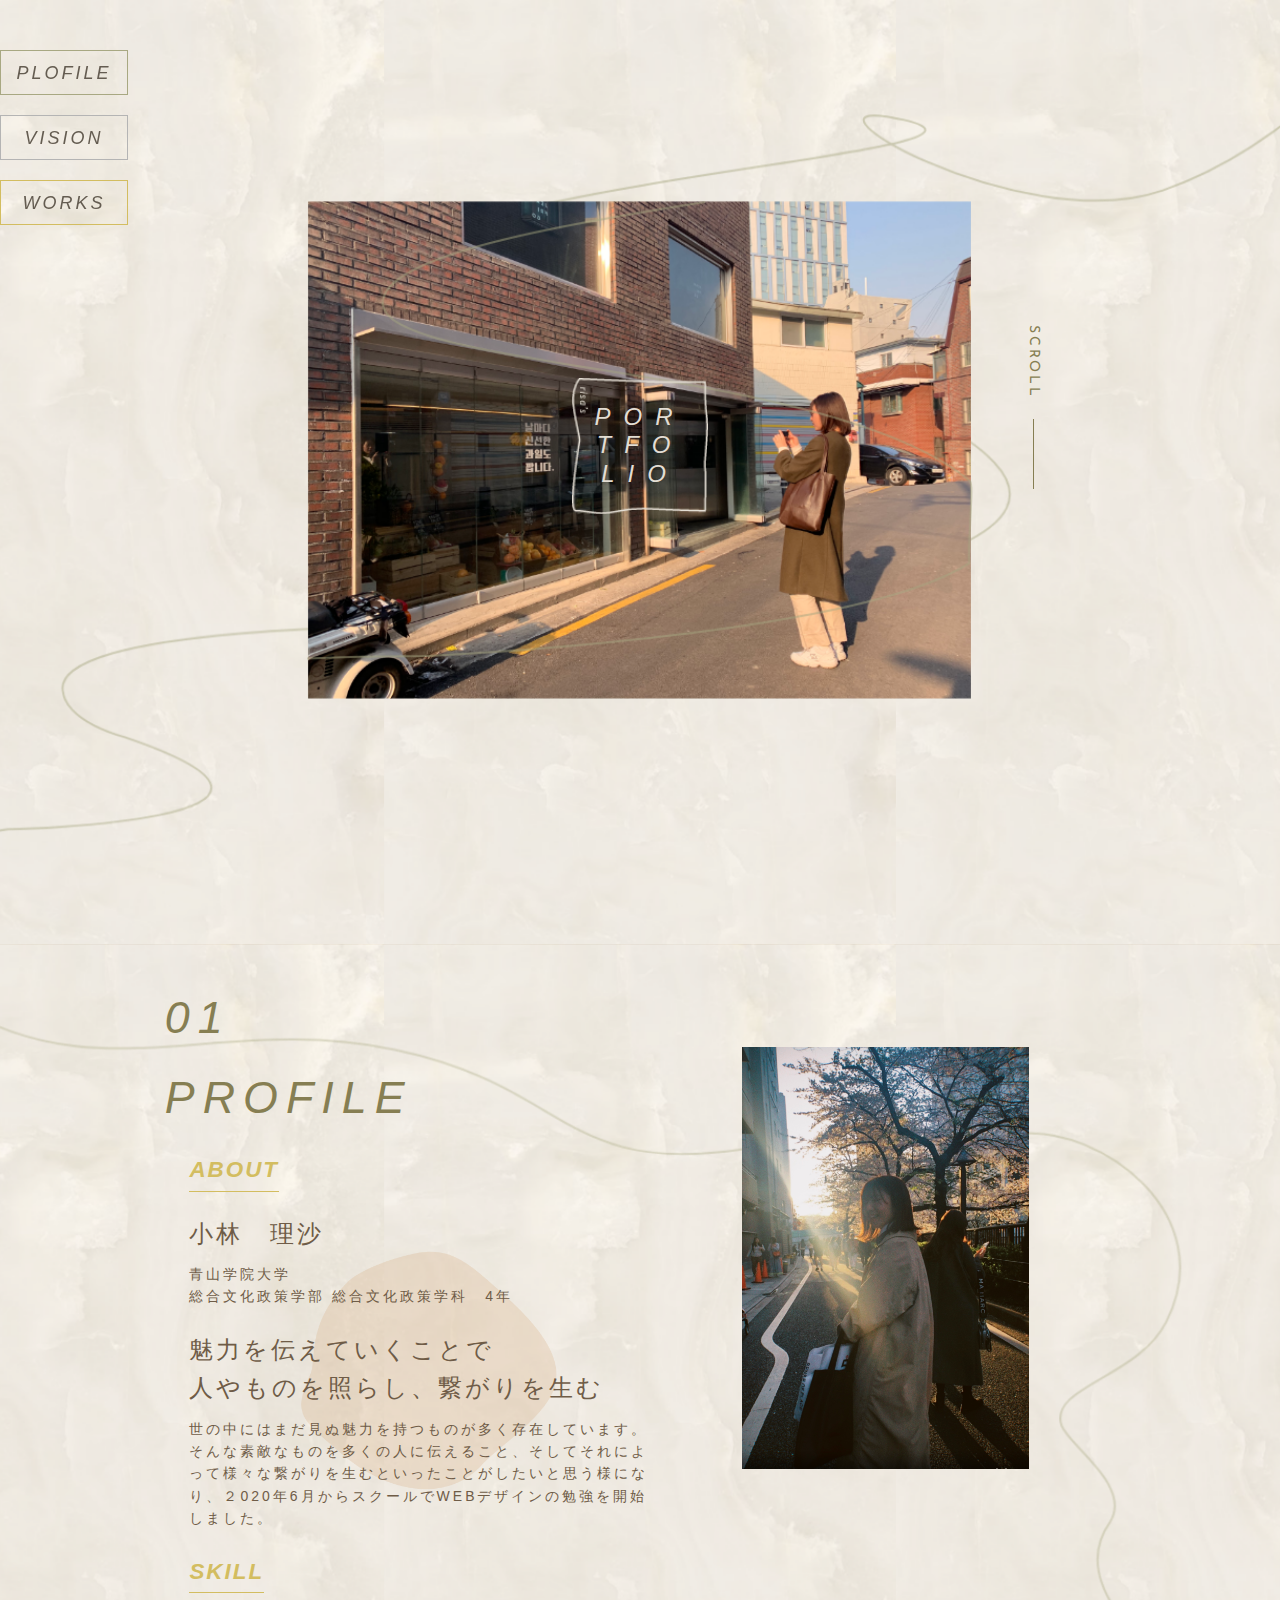
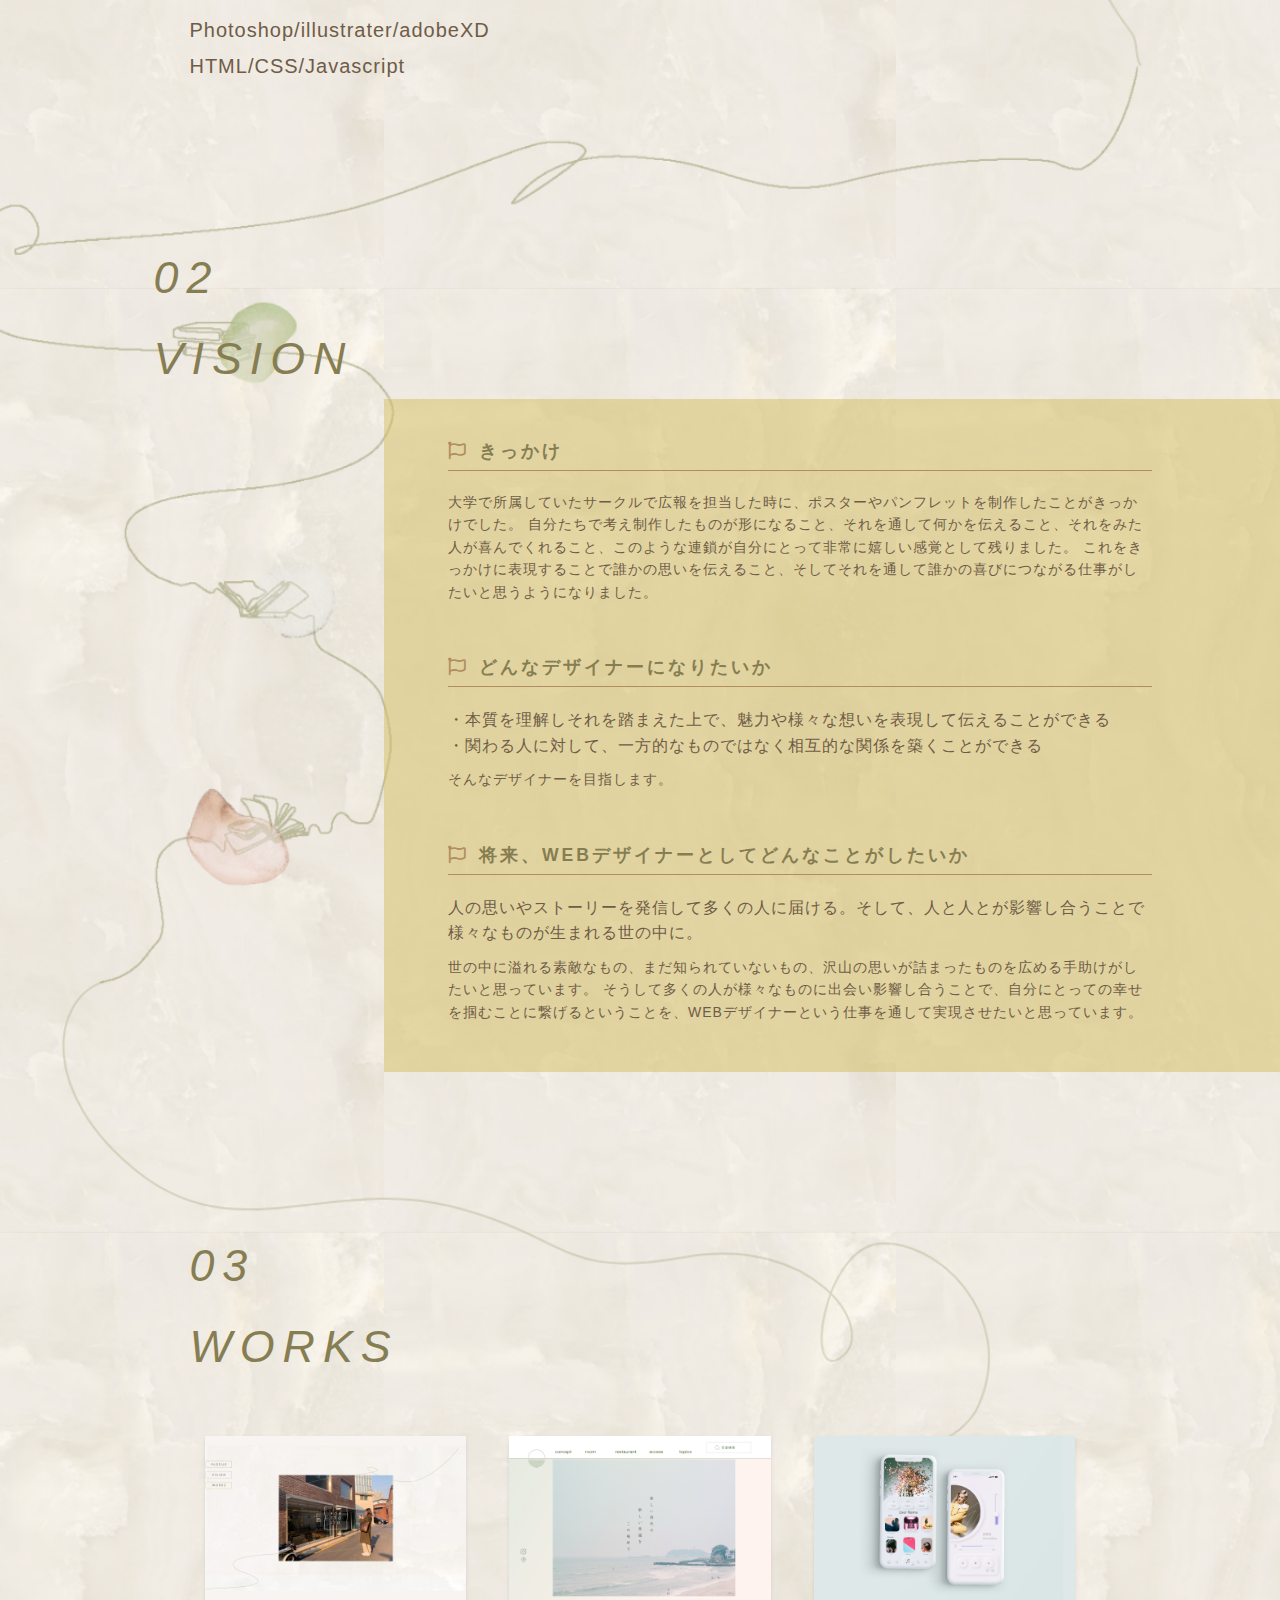
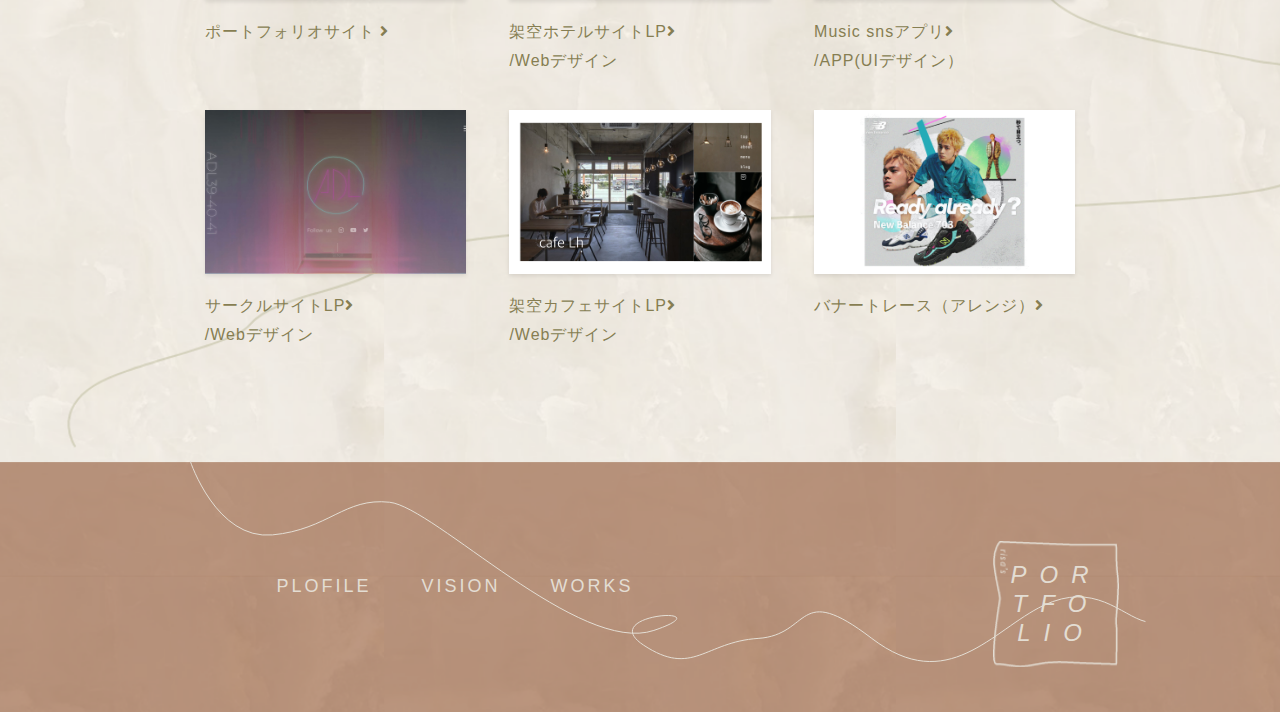
==== index.html @ 260ab194 "Update index.html" ====
<!DOCTYPE html>
<html lang="ja">
    <head>
        <meta charset="UTF-8">
        <meta name="viewport" content="width=device-width, initial-scale=1">
        <title>Portfolio</title>
        <link rel="stylesheet" href="reset.css">
        <link rel="stylesheet" href="style.css">
        <link rel="icon" type="image/png" href="favi.png">
        <link href="https://use.fontawesome.com/releases/v5.6.1/css/all.css" rel="stylesheet">
        <link href="https://fonts.googleapis.com/css2?family=Josefin+Sans:wght@200&display=swap" rel="stylesheet">
    </head>

    <body>
        <div id="navArea">

            <nav>
              <div class="inner">
               
                    <ul class="nav_btn">
                        <li class="spnav1"><a href="#pro">PLOFILE</a></li>
                        <li class="spnav2"><a href="#vi">VISION</a></li>
                        <li class="spnav3"><a href="#wo">WORKS</a></li>
                    </ul>
                
              </div>
            </nav>
          
            <div class="toggle_btn">
              <span></span>
              <span></span>
              <span></span>
            </div>
          
            <div id="mask"></div>
          
          </div>
        
        <div class="top">
            <nav>
                <ul>
                    <li class="nav1"><a href="#pro">PLOFILE</a></li>
                    <li class="nav2"><a href="#vi">VISION</a></li>
                    <li class="nav3"><a href="#wo">WORKS</a></li>
                </ul>
            </nav>
            <div class="n-inner top-inner">
                <div class="top-title">
                    
                        <h1>POR <br>
                            TFO <br>
                            LIO   
                        </h1>
                    
                </div> 
                 <a href="#" class="scroll">scroll</a>
            </div>
        </div>    


        <section id="pro">
        
            <div class="d-inner" >
                <div class="left">
                    <h2 class="sub-title">
                        01<br>
                        PROFILE
                    </h2>

                    <h3>ABOUT</h3>

                    <ul class="text">
                        <li class="high">小林　理沙</li>

                        <li>青山学院大学　<br>
                            総合文化政策学部 総合文化政策学科　4年
                        </li>

                        <li class="high">魅力を伝えていくことで<br>
                            人やものを照らし、繋がりを生む
                        </li>

                        <li>世の中にはまだ見ぬ魅力を持つものが多く存在しています。そんな素敵なものを多くの人に伝えること、そしてそれによって様々な繋がりを生むといったことがしたいと思う様になり、２020年6月からスクールでWEBデザインの勉強を開始しました。
                        </li>
            
                    </ul> 
                    <h3>SKILL</h3>
                        <P>Photoshop/illustrater/adobeXD<br>
                        HTML/CSS/Javascript
                        </P>
                </div>

                <div class="right">
                    <img src="me.jpg" alt="me">
                </div>

            </div>

        </section>

        <section id="vi">
        
            <div class="v-inner">
                <h2 class="sub-title sub-vi">
                    02<br>
                    VISION
                </h2>
                <ul class="vision-c">
                    <li>
                        <h2><i class="far fa-flag"></i>きっかけ</h2>
                        <P>大学で所属していたサークルで広報を担当した時に、ポスターやパンフレットを制作したことがきっかけでした。
                            自分たちで考え制作したものが形になること、それを通して何かを伝えること、それをみた人が喜んでくれること、このような連鎖が自分にとって非常に嬉しい感覚として残りました。
                            これをきっかけに表現することで誰かの思いを伝えること、そしてそれを通して誰かの喜びにつながる仕事がしたいと思うようになりました。 
                        </P>
                    </li>

                    <li>
                        <h2><i class="far fa-flag"></i>どんなデザイナーになりたいか</h2>
                        <P><span>
                            ・本質を理解しそれを踏まえた上で、魅力や様々な想いを表現して伝えることができる<br>
                            ・関わる人に対して、一方的なものではなく相互的な関係を築くことができる</span></p>
                        <p>そんなデザイナーを目指します。</P>
                    </li>

                    <li>
                        <h2><i class="far fa-flag"></i>将来、WEBデザイナーとしてどんなことがしたいか</h2>
                        <P><span>人の思いやストーリーを発信して多くの人に届ける。そして、人と人とが影響し合うことで様々なものが生まれる世の中に。</span></p>
                        <p>世の中に溢れる素敵なもの、まだ知られていないもの、沢山の思いが詰まったものを広める手助けがしたいと思っています。
                            そうして多くの人が様々なものに出会い影響し合うことで、自分にとっての幸せを掴むことに繋げるということを、WEBデザイナーという仕事を通して実現させたいと思っています。
                        </P>
                    </li>

                </ul>
            </div>

        </section>

        <section id="wo">
            
            <div class="n-inner">
            <h2 class="sub-title">
                03<br>
                WORKS
            </h2>
            
            <div class="grid">
                    <div class="item">
                        <a href="works01.html">
                            <img src="works01.jpg" class="w-img" alt="トップイメージ">
                            <p class="w-text">ポートフォリオサイト <i class="fas fa-angle-right"></i></p>
                        </a>
                    </div>

                    <div class="item">
                        <a href="works02.html">
                            <img src="works02.jpg" class="w-img" alt="トップイメージ">
                            <p class="w-text">架空ホテルサイトLP<i class="fas fa-angle-right"></i><br>
                            /Webデザイン</p>
                        </a>
                    </div>

                    <div class="item">
                        <a href="works03.html">
                            <img src="works03.jpg" class="w-img" alt="トップイメージ">
                            <p class="w-text">Music snsアプリ<i class="fas fa-angle-right"></i><br>
                                /APP(UIデザイン）</p>
                        </a>
                    </div>
        
                    <div class="item">
                        <a href="works04.html">
                            <img src="works04.jpg" class="w-img" alt="トップイメージ">
                            <p class="w-text">サークルサイトLP<i class="fas fa-angle-right"></i><br>
                                /Webデザイン</p>
                        </a>
                    </div>
        
                    <div class="item">
                        <a href="works05.html">
                            <img src="works05.jpg" class="w-img" alt="トップイメージ">
                            <p class="w-text">架空カフェサイトLP<i class="fas fa-angle-right"></i><br>
                                /Webデザイン</p>
                        </a>
                    </div>
        
                    <div class="item">
                        <a href="works06.html">
                            <img src="works06.jpg" class="w-img" alt="トップイメージ">
                            <p class="w-text">バナートレース（アレンジ）<i class="fas fa-angle-right"></i></p>
                        </a>
                    </div>
                </div>
            </div>
        
        </section>

        <footer>
            <div class="f-inner">
                <nav class="f-nav">
                    <ul>
                        <li class=""><a class="f-item" href="#pro">PLOFILE</a></li>
                        <li class=""><a class="f-item" href="#vi">VISION</a></li>
                        <li class=""><a class="f-item" href="#wo">WORKS</a></li>
                    </ul>
                </nav>
                
                <div class="icon">
                    <a href="index.html">
                        <h1>POR <br>
                            TFO <br>
                            LIO   
                        </h1>
                    </a>
                </div>
            </div>
        </footer>

        <script src="https://ajax.googleapis.com/ajax/libs/jquery/3.5.1/jquery.min.js"></script>
        <script type="text/javascript" src="menu.js"></script>
      
    </body>
</html>
---- style.css ----
@charset "UTF-8";


*,*::before,*::after{box-sizing:border-box}ul[class],ol[class]{padding:0}html{scroll-behavior:smooth}body{min-height:100vh;text-rendering:optimizeSpeed;line-height:1.5}ul[class],ol[class]{list-style:none}a:not([class]){text-decoration-skip-ink:auto}img,picture{max-width:100%;display:block}article>*+*{margin-top:1em}input,button,textarea,select{font:inherit}img:not([alt]){filter:blur(10px)}@media(prefers-reduced-motion:reduce){*{animation-duration:.01ms !important;animation-iteration-count:1 !important;transition-duration:.01ms !important;scroll-behavior:auto !important}}
  

/*基本*/
body {
    width: 100%;
    height:100%;
    font-family:'Gill Sans', 'Gill Sans MT', Calibri, 'Trebuchet MS', sans-serif;
    background:url(port-all.png) no-repeat center/cover;
    color:#6F5C47;
    line-height:1.8;
    letter-spacing: 3px;
}


   
    ul,li,dl,dt,dd {
       
        list-style: none;
      }
      
      a { 
        text-decoration: none;
      }
      
      a:hover { 
        transition: .1s;
        cursor: pointer;
      }

      .n-inner {
        width:80%;
        height:100%;
        margin:0 10%;
        padding:6% 0 ;
       
      
      }

      .d-inner {
        width:80%;
        height:100%;
        margin:0 10%;
        padding:6% 0 ;
        display: flex;
        
  }

h3 {
    font-size: 1.125rem;
   font-weight:600;
   letter-spacing: 2px;
   margin-bottom:10px;
}


p {
   font-size: 1rem;
   letter-spacing: 1px;
   margin-bottom:10px;
}

#navArea {
  display:none;

}
      /*TOP*/
      .top{
          width:100%;
          height:100vh;
         
      }

      

     /*ナビゲーション*/

     .top nav {
         margin:0;
         position:fixed;
         top:30px;
         left:0px;
         width:10%;
         z-index: 10;
     }

      .top nav li a {
          color:#645C51;
          font-size: 1.125rem;
          font-style: italic;
          display:block;
          
      }


      .top nav li a:hover,.inner ul li a:hover  {
        color:#fff;
      }

      .nav1 {
          width:100%;
          height:45px;
          border: 1.5px solid #a8a882;
          text-align: center;
          margin-top: 20px;
          line-height: 45px;
          cursor: pointer;
          transition: all 0.3s ease 0s;
     }

    .nav1:hover,.spnav1:hover {
        background: #a8a882;
      }
    

      .nav2{
        width:100%;
        height:45px;
        border: 1.5px solid #b4b4b4;
        text-align: center;
        margin-top: 20px;
        line-height: 45px;
        cursor: pointer;
        transition: all 0.3s ease 0s;
    }

    .nav2:hover,.spnav2:hover {
        background: #b4b4b4;
      }



    .nav3 {
        width:100%;
        height:45px;
        border: 1.5px solid #d3bd60;
        text-align: center;
        margin-top: 20px;
        line-height: 45px;
        cursor: pointer;
        transition: all 0.3s ease 0s;
    }
    
    .nav3:hover,.spnav3:hover {
        background: #d3bd60;
      }



    /*title*/ 

      .top-inner {
          background: url(topimage.png) no-repeat center/65%;
          position: relative;

      }

     .top-title{
        position: absolute;
        top:42%;
        left:40%;
        width:20%;
}

.top-title h1 {
    color: #e3ddd3;
    font-style: italic;
    font-size: 1.5rem;
    letter-spacing: 13px;
    text-align: center;
    line-height: 1.2;
    background: url(square.png) no-repeat center top/contain;
    width:100%;
    padding:12%;
}

.mainimage {
    margin:0 auto;
    margin-top:70px;
}

.scroll {
    display: inline-block;
    position: absolute;
    right: 10%;
    top:35%;
    z-index: 2;
    padding: 10px 10px 90px;
    overflow: hidden;
    color: #867e52;
    font-size: 0.875rem;
    font-family: 'Josefin Sans', sans-serif;
    line-height: 1;
    letter-spacing: .2em;
    text-transform: uppercase;
    text-decoration: none;
    writing-mode: vertical-lr;
  }

  .scroll::after {
    content: '';
    position: absolute;
    bottom: 0;
    left: 50%;
    width: 1px;
    height: 70px;
    background: #867e52;
    animation: sdl 1.5s cubic-bezier(1, 0, 0, 1) infinite;
  }
  @keyframes sdl {
    0% {
      transform: scale(1, 0);
      transform-origin: 0 0;
    }
    50% {
      transform: scale(1, 1);
      transform-origin: 0 0;
    }
    50.1% {
      transform: scale(1, 1);
      transform-origin: 0 100%;
    }
    100% {
      transform: scale(1, 0);
      transform-origin: 0 100%;
    }
  }


    /*profile*/

    #pro {
        width:100%;
       
    }
   
    .left {
        width:60%;
    }

    .sub-title {
        font-size: 2.8rem;
        font-style: italic;
        letter-spacing: 8px;
        color:#867e52;
        margin-left:6%;
    }


    .left h3 {
      font-size: 1.4rem;
      font-style: italic;
      color: #d3bd60;
      margin: 2% 0 0 10%;
      border-bottom: solid #d3bd60 1px;
      display: inline-block;
    }

   .text {
        width:75%;
        margin-left:10%;
        background: url(shape01.png) no-repeat center/70%;
    }

    .text li.high {
      font-size: 1.5rem;
      margin-top: 5%;
    }

    .text li {
       margin-bottom:10px;
       font-size: 0.875rem;
       line-height:1.6;
    }

    .left p {
        font-size:1.25rem;
        margin: 3% 0 0 10%;
    }

  .right{ 
    width:40%;
    margin-top: 20px;
    
    }

    .right img {
        width:70%;
        object-fit: cover;
        margin-top:50px;
    }

    

/*vision*/

.v-inner {
    width:100%;
    height:100%;
    padding:6% 0;
}

.sub-vi {
    margin-left:12%;
}

.vision-c {
    width:70%;
    height:auto;
    margin-left:30%;
    line-height: 1.6;
    background:rgba(211, 189, 96, 0.5)
    
}
#vi ul {
    padding:3% 10% 3% 5%;
}

.vision-c li {
    margin-bottom: 50px;
}


.vision-c li:last-child {
    margin-bottom:0;
}


.vision-c h2 {
    font-size: 1.1rem;
    margin-bottom:20px;
    border-bottom:1px solid #B18D5F;
    padding-bottom:5px;
    color:#867e52;
    font-weight:600;
   
}

.vision-c p {
    font-size:0.875rem;
    margin-bottom:10px;
}

.vision-c span {
  font-size:1rem;
  font-weight:400;

}

.far {
  margin-right:10px;
  color:#B18D5F;
}

/*works*/

.grid {
    display: grid;
    gap:5%;
    grid-template-columns: repeat(auto-fit,minmax(260px,1fr));
    margin:50px auto;
    width:85%;
} 



 .w-img {
      
      margin-bottom:7%;
      box-shadow: 0 2px 4px rgba(3,3,3,.09);
  }

  

  .w-text {
    color:#867e52;
  }
  
  
  .item:hover .w-img{
    transition: 0.3s;
    opacity: .7;
    box-shadow: 0 8px 12px rgba(0,0,0,.12);
    margin-top:-5px;
    
  }
  
/*footer*/

  footer {
      width:100%;
      background: url(フッター背景.png) no-repeat;
  }


.f-inner,.f-nav ul{
    width:100%;
    height:100%;
    display: flex;
    justify-content: space-around;
}
  
.f-nav {
   height:100%;
   line-height: 250px;
   margin:0 auto; 
}


.f-item {
    color:#e3ddd3;
    font-size:1.125rem;
    margin-right:50px;
}

.icon {
    width:15%;
    margin-right:10%;
}

.icon h1 {
    background: url(square.png) no-repeat center top/contain;
    margin-top:80px;
    width:100%;
    height:50%;
    padding-top:20px;
    color: #e3ddd3;
    font-style: italic;
    font-size: 1.5rem;
    letter-spacing: 13px;
    text-align: center;
    line-height: 1.2;
}
  
.f-item:hover,.icon:hover {
    opacity: .6;
}

/*レスポンシブ*/

@media screen and (max-width: 896px) {
    
    .top{
        height:80vh;
    }

    .title {
        padding-top: 145px;
        height: 90%;
    }

    .vision-c {
       margin: 5% 0 0 15%;
       width: 85%;
        
    }

  .grid {
      gap: 1.5%;
      margin: 30px auto 120px;
      width:60%;
  } 
  
  
  
   .w-img {
        margin-bottom:4%;
      
  }
      
     .right img {
            width:100%;
            object-fit: cover;
            margin-top:100px;
        }

}

@media screen and (max-width: 480px) {
#navArea {
    display: unset;
  
  }
/*============
spnav
=============*/


nav {
  display: block;
  position: fixed;
  top: 0;
  left: -300px;
  bottom: 0;
  width: 270px;
  background: #fff;
  overflow-x: hidden;
  overflow-y: auto;
  -webkit-overflow-scrolling: touch;
  transition: .5s;
  z-index: 3;
}
.open nav {
  left: 0;
}
nav .inner {
  padding: 50px 20px 0 10px;
}
nav .inner ul {
  list-style: none;
  margin: 0;
  padding: 0;
}
nav .inner ul li {
  position: relative;
  margin: 0;
}


nav .inner ul li a {
  display: block;
  color: #645C51;
  font-style: italic;
  padding: 1em;
  transition-duration: 0.2s;
  font-size:1.125rem;
}

.spnav1 {
  border-bottom: 1px solid #a8a882;
}

.spnav2 {
  border-bottom: 1px solid #b4b4b4;
}

.spnav3 {
  border-bottom: 1px solid #d3bd60;
}




/*============
@keyframes
=============*/
@keyframes equalizer01 {
  0% {
    width: 70%;
  }
  10% {
    width: 50%;
  }
  20% {
    width: 100%;
  }
  30% {
    width: 10%;
  }
  40% {
    width: 50%;
  }
  50% {
    width: 70%;
  }
  60% {
    width: 50%;
  }
  70% {
    width: 10%;
  }
  80% {
    width: 100%;
  }
  90% {
    width: 10%;
  }
  100% {
    width: 70%;
  }
}
@keyframes equalizer02 {
  0% {
    width: 30%;
  }
  10% {
    width: 20%;
  }
  20% {
    width: 40%;
  }
  30% {
    width: 10%;
  }
  40% {
    width: 20%;
  }
  50% {
    width: 30%;
  }
  60% {
    width: 20%;
  }
  70% {
    width: 10%;
  }
  80% {
    width: 40%;
  }
  90% {
    width: 10%;
  }
  100% {
    width: 30%;
  }
}
/*============
.toggle_btn
=============*/
.toggle_btn {
  display: block;
  position: fixed;
  top: 40px;
  left: 4%;
  width: 60px;
  height: 30px;
  transform: translate(0, 0);
  transition: all .5s;
  cursor: pointer;
  z-index: 3;
}
.open .toggle_btn {
  left: 280px;
}
.toggle_btn span {
  display: block;
  position: absolute;
  left: 0;
  width: 30px;
  height: 2px;
  background-color: #666;
  transition: all .5s;
}
.toggle_btn span:nth-child(1) {
  top: 5px;
  width: 60px;
  animation: equalizer01 7000ms infinite;
}
.toggle_btn span:nth-child(2) {
  top: 15px;
  width: 30px;
  animation: equalizer02 5000ms infinite;
  animation-delay: 0.33s;
}
.toggle_btn span:nth-child(3) {
  top: 25px;
  width: 20px;
  animation: equalizer02 5000ms infinite;
}
.open .toggle_btn span {
  background-color: #fff;
  width: 30px;
}
.open .toggle_btn span:nth-child(1) {
  transform: translate(0, 10px) rotate(-45deg);
  animation: unset;
}
.open .toggle_btn span:nth-child(2) {
  opacity: 0;
  animation: unset;
}
.open .toggle_btn span:nth-child(3) {
  transform: translate(0, -10px) rotate(45deg);
  animation: unset;
}


/*============
#mask
=============*/
  
#mask {
  display: none;
}
.open #mask {
  display: block;
  position: fixed;
  top: 0;
  left: 0;
  width: 100%;
  height: 100%;
  background: #A25736;
  opacity: .8;
  z-index: 2;
  cursor: pointer;
  transition: all .5s;
}
  html {
    font-size:0.875rem;
}
  .top nav  {
    display: none;
  }

  .top-inner {
    background: url(topimage.png)no-repeat center/100%;
  }
  .scroll {
    right: 45%;
    top: 73%;
  }

  .top-title{
    left:35%;
    width:35%;
}

#pro .d-inner {
  flex-direction: column;
  align-items: center;
}

.left {
  width:100%;
}

.text{
  width:90%;
}

.right {
  width: 80%;
  margin-top:0;
}

.grid {
  width:85%;
}

.f-nav {
  line-height: 150px;
}

.f-item {
  font-size: 0.875rem;
  margin-right: 20px;
  
  
}

.icon h1 {
  margin-top: 50px;
  padding-top: 10px;
  font-size: 0.835rem;
  letter-spacing: 0.6rem;
}

}
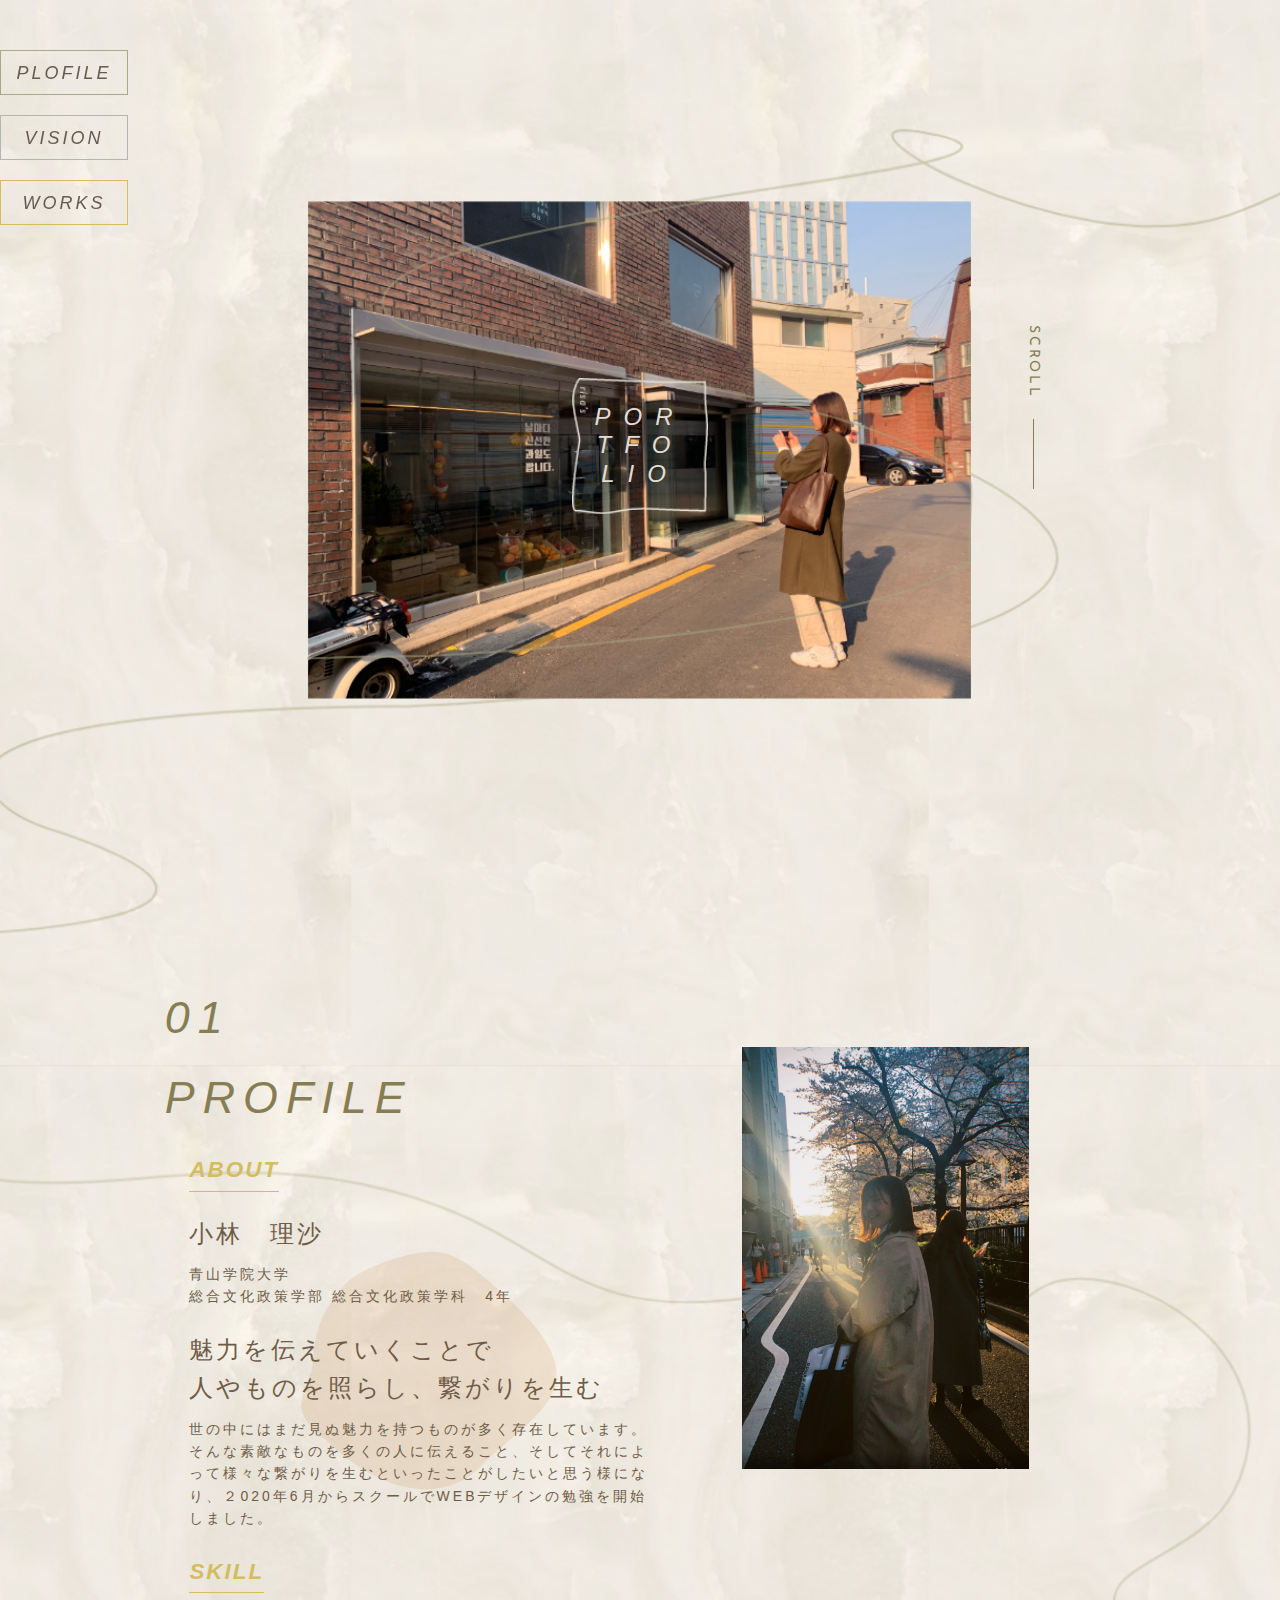
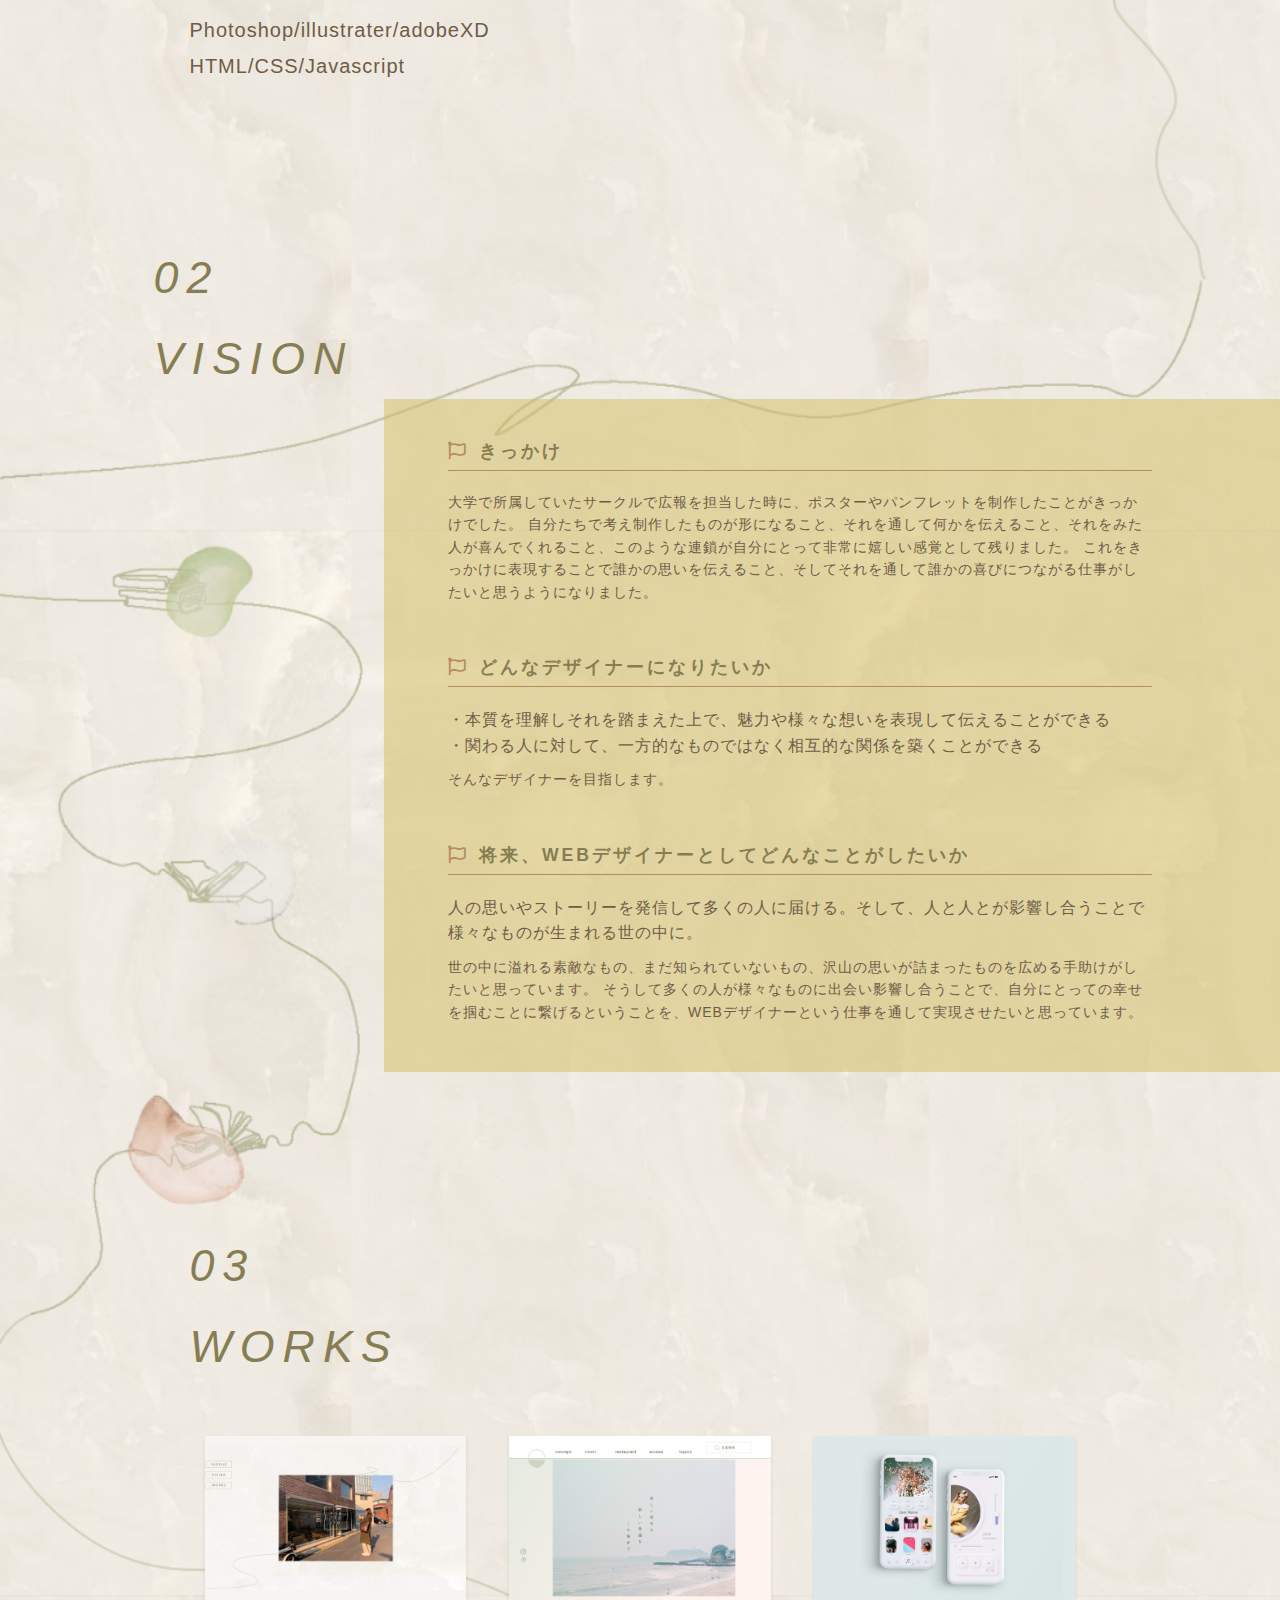
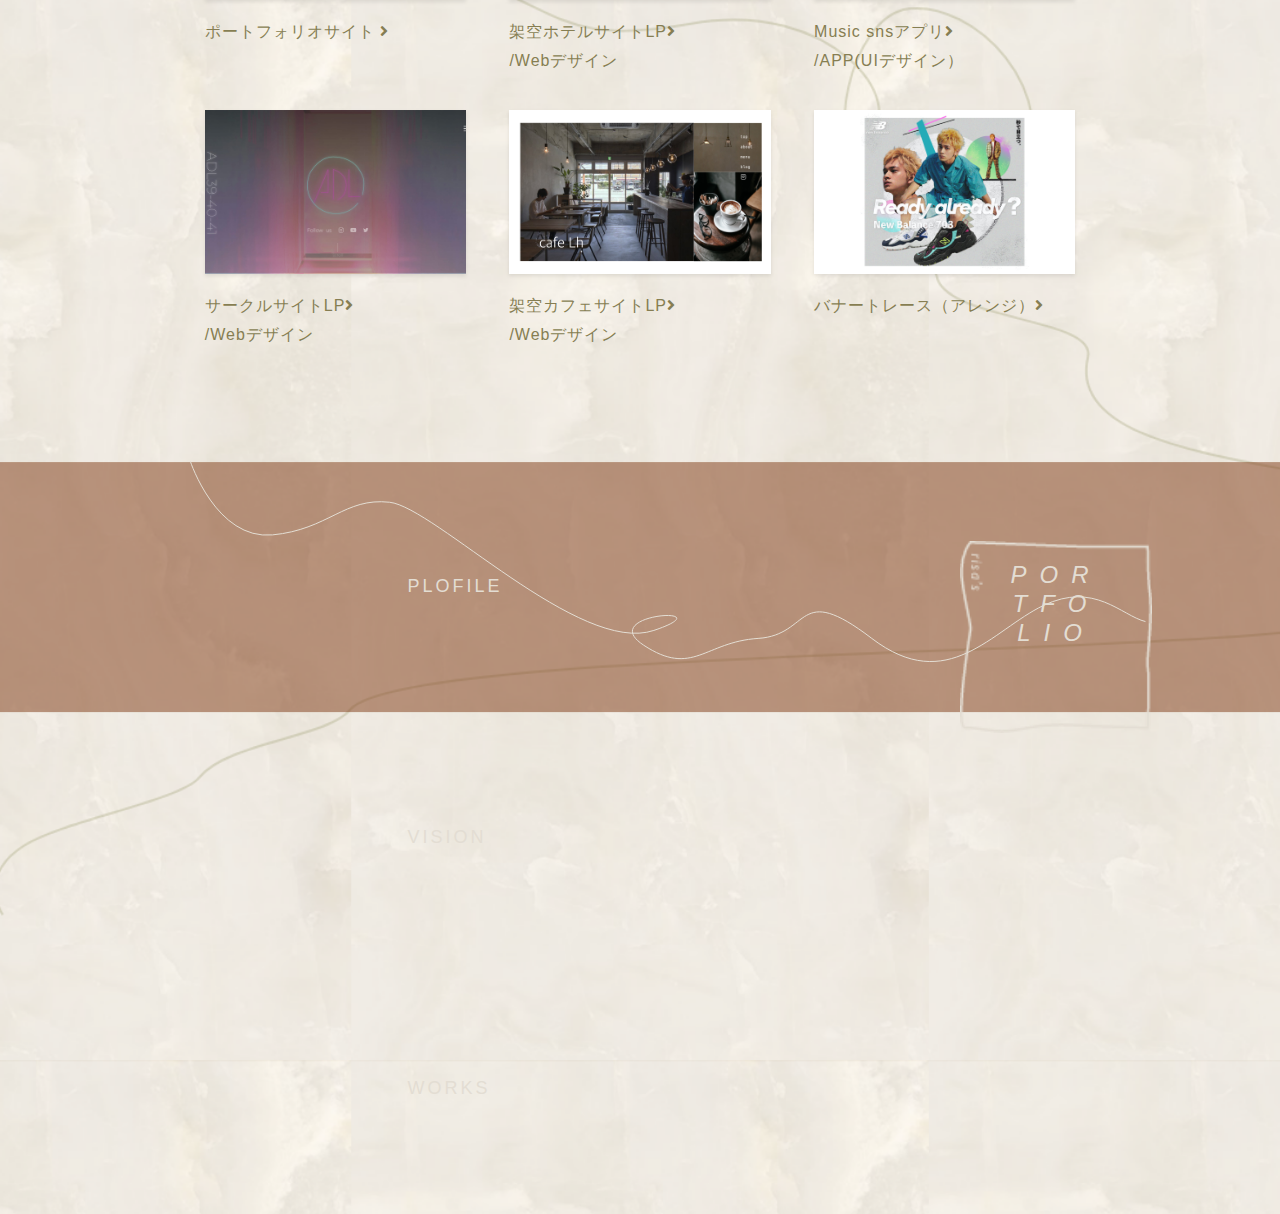
==== commit 7bcf5422: "Update index.html" ====
--- a/index.html
+++ b/index.html
@@ -196,13 +196,13 @@
 
         <footer>
             <div class="f-inner">
-                <nav class="f-nav">
-                    <ul>
+              
+                    <ul class="f-nav">
                         <li class=""><a class="f-item" href="#pro">PLOFILE</a></li>
                         <li class=""><a class="f-item" href="#vi">VISION</a></li>
                         <li class=""><a class="f-item" href="#wo">WORKS</a></li>
                     </ul>
-                </nav>
+               
                 
                 <div class="icon">
                     <a href="index.html">
--- a/style.css
+++ b/style.css
@@ -623,7 +623,7 @@
 .toggle_btn {
   display: block;
   position: fixed;
-  top: 40px;
+  top: 10%;
   left: 4%;
   width: 60px;
   height: 30px;
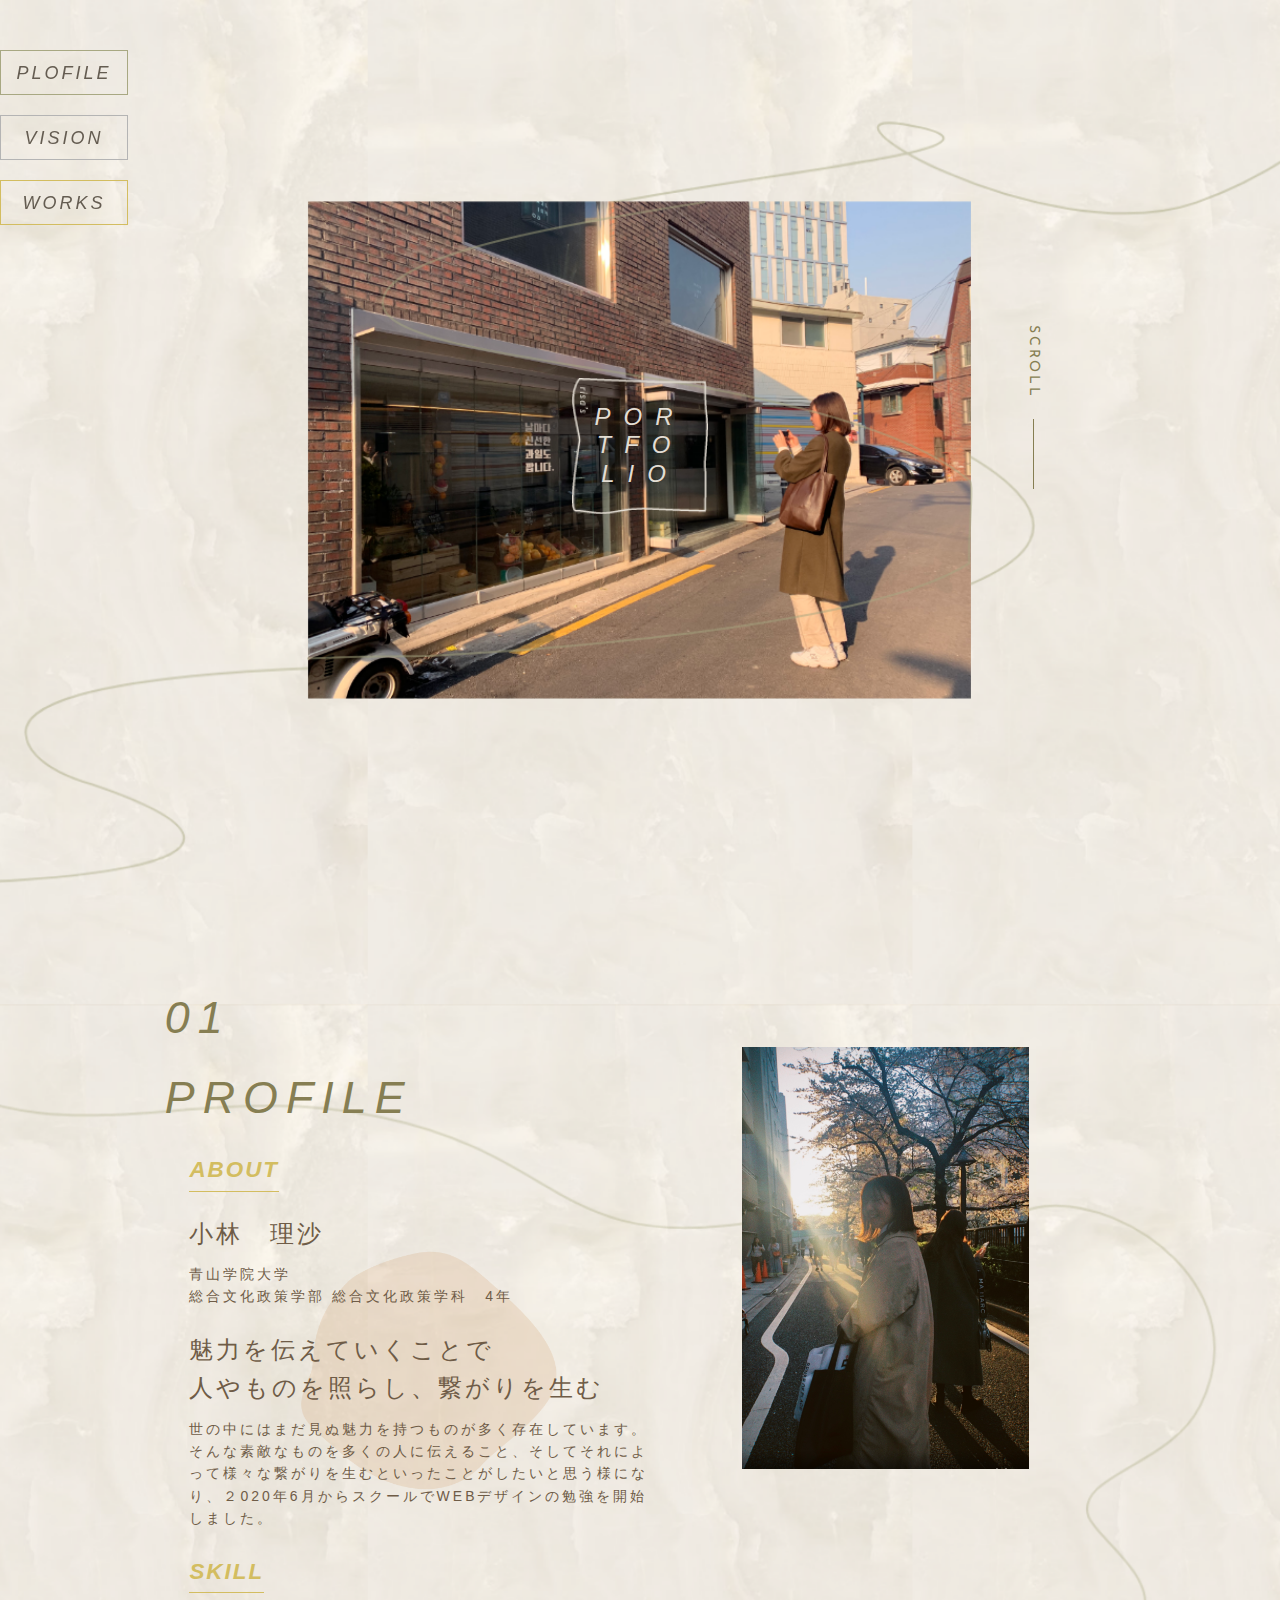
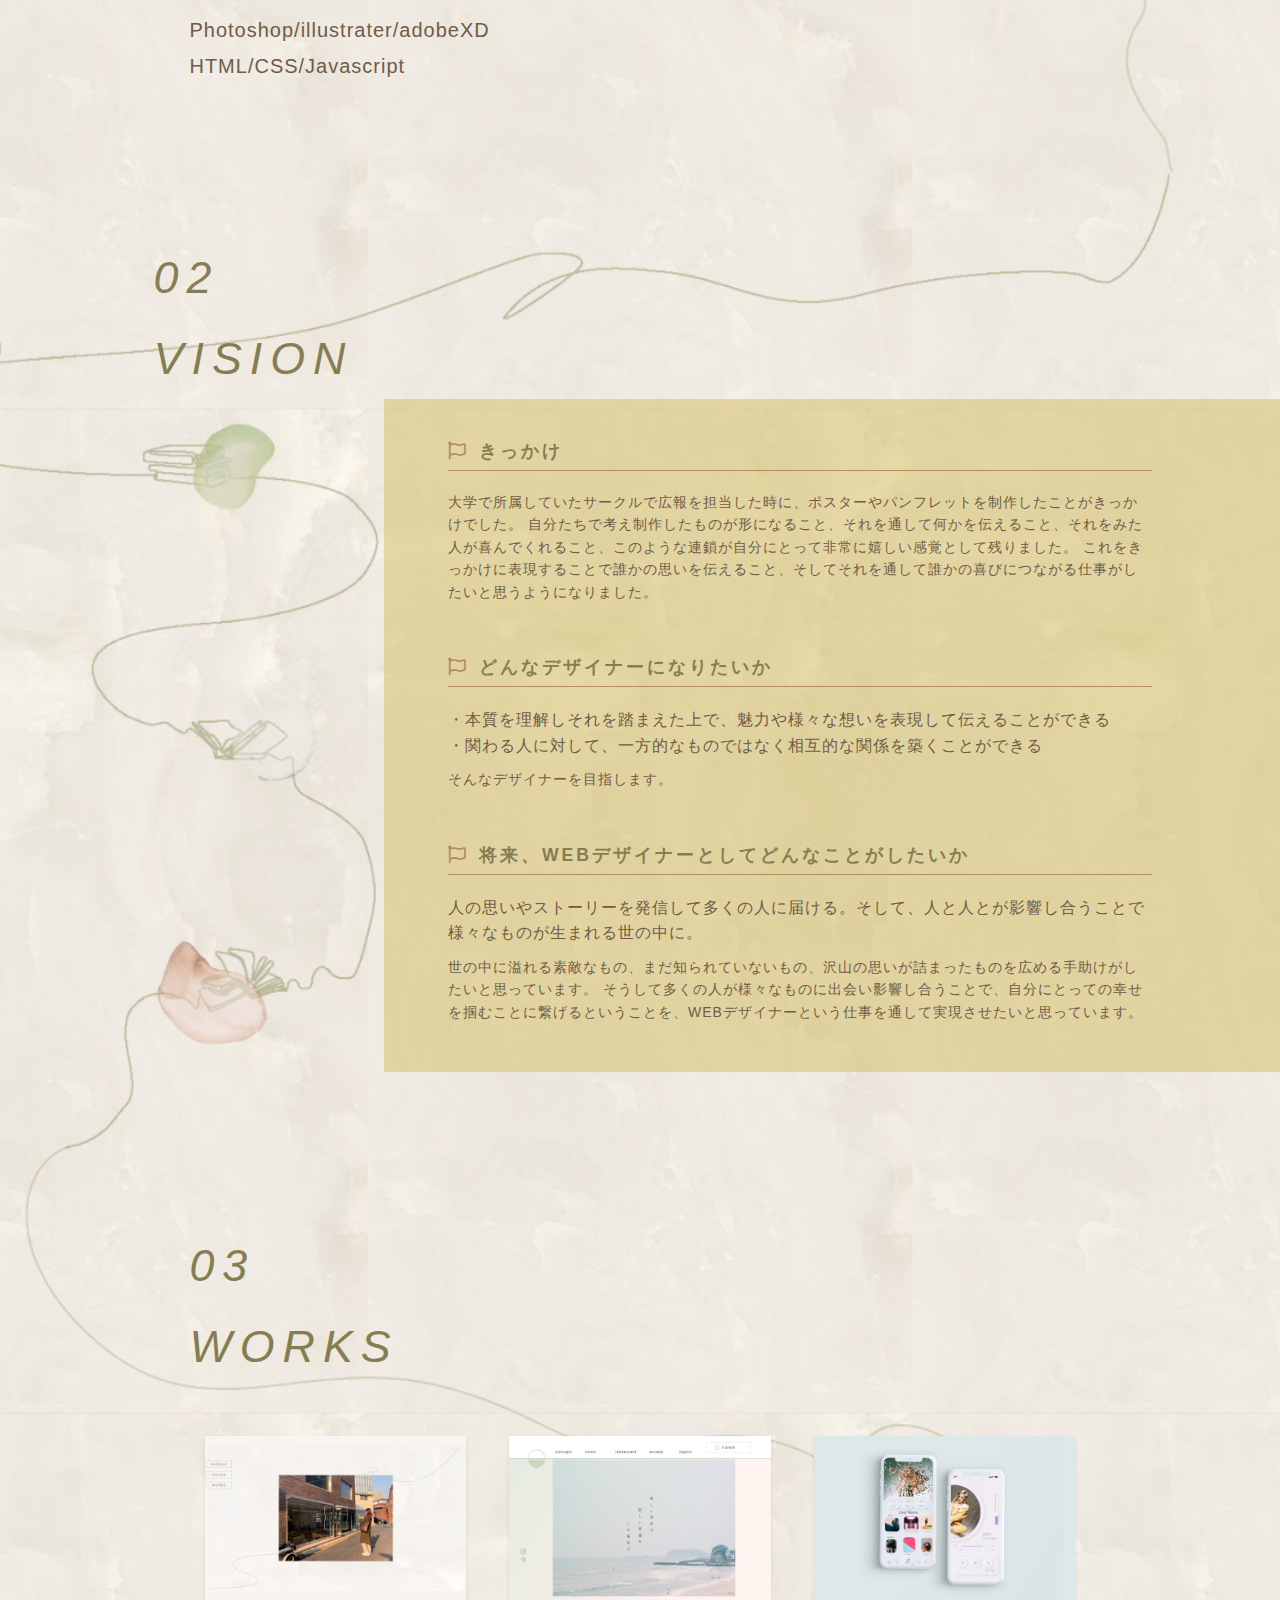
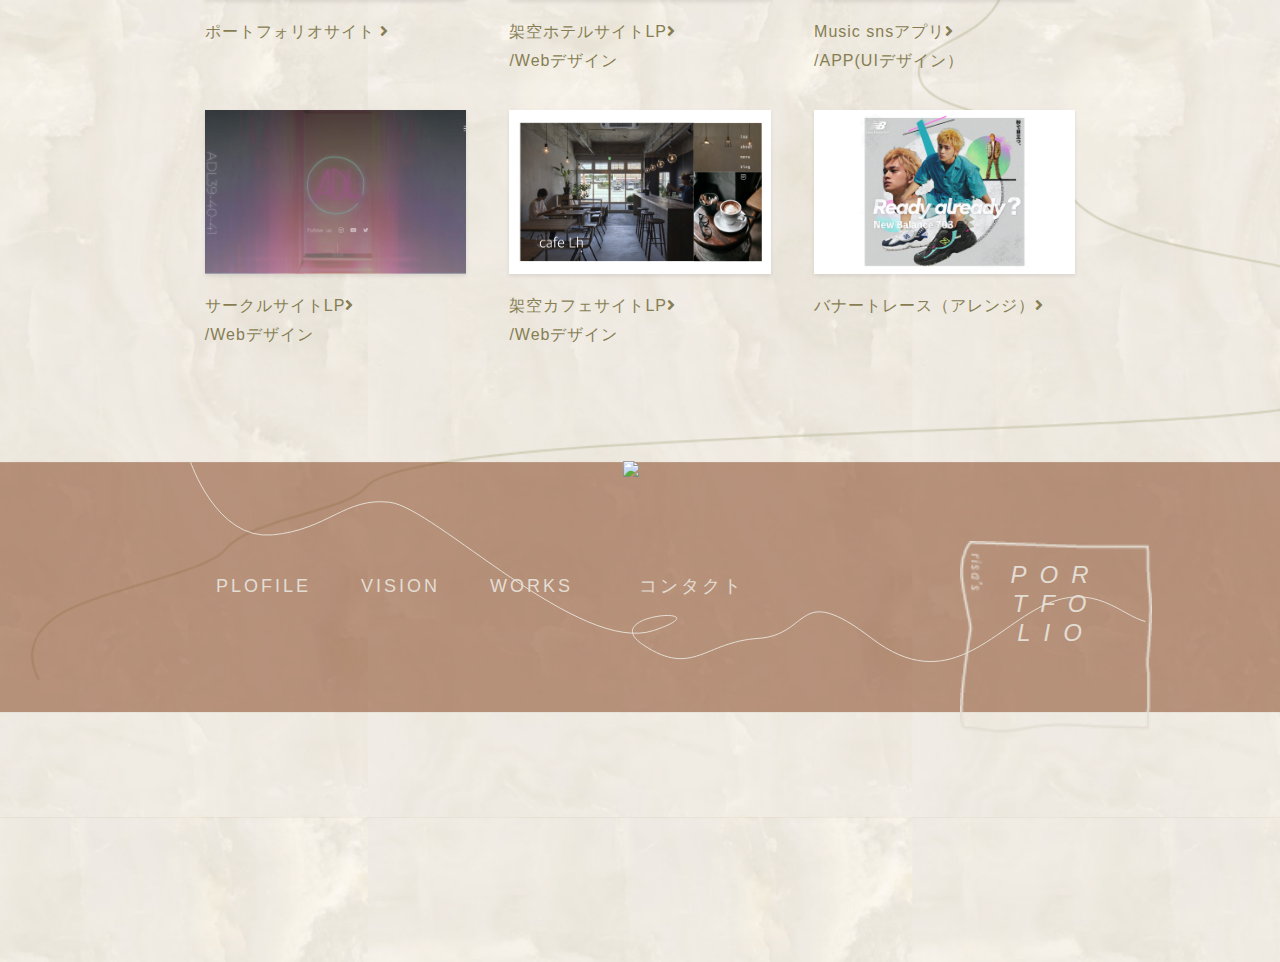
==== commit 987fb4b0: "Update index.html" ====
--- a/index.html
+++ b/index.html
@@ -21,6 +21,7 @@
                         <li class="spnav1"><a href="#pro">PLOFILE</a></li>
                         <li class="spnav2"><a href="#vi">VISION</a></li>
                         <li class="spnav3"><a href="#wo">WORKS</a></li>
+                        
                     </ul>
                 
               </div>
@@ -201,6 +202,7 @@
                         <li class=""><a class="f-item" href="#pro">PLOFILE</a></li>
                         <li class=""><a class="f-item" href="#vi">VISION</a></li>
                         <li class=""><a class="f-item" href="#wo">WORKS</a></li>
+                        <li class=""><a class="f-item" href="mailto:risakobayashi28&#64;gmail.com"><img src="contact.png" alt="コンタクト"></a></li>
                     </ul>
                
                 
--- a/style.css
+++ b/style.css
@@ -396,7 +396,7 @@
   }
 
 
-.f-inner,.f-nav ul{
+.f-inner{
     width:100%;
     height:100%;
     display: flex;
@@ -407,6 +407,7 @@
    height:100%;
    line-height: 250px;
    margin:0 auto; 
+  display: flex;
 }
 
 
@@ -525,6 +526,7 @@
   color: #645C51;
   font-style: italic;
   padding: 1em;
+  letter-spacing: 3px;
   transition-duration: 0.2s;
   font-size:1.125rem;
 }
@@ -621,63 +623,49 @@
 .toggle_btn
 =============*/
 .toggle_btn {
-  display: block;
-  position: fixed;
-  top: 10%;
-  left: 4%;
-  width: 60px;
-  height: 30px;
-  transform: translate(0, 0);
-  transition: all .5s;
-  cursor: pointer;
-  z-index: 3;
-}
-.open .toggle_btn {
-  left: 280px;
-}
-.toggle_btn span {
-  display: block;
-  position: absolute;
-  left: 0;
-  width: 30px;
-  height: 2px;
-  background-color: #666;
-  transition: all .5s;
-}
-.toggle_btn span:nth-child(1) {
-  top: 5px;
-  width: 60px;
-  animation: equalizer01 7000ms infinite;
-}
-.toggle_btn span:nth-child(2) {
-  top: 15px;
-  width: 30px;
-  animation: equalizer02 5000ms infinite;
-  animation-delay: 0.33s;
-}
-.toggle_btn span:nth-child(3) {
-  top: 25px;
-  width: 20px;
-  animation: equalizer02 5000ms infinite;
-}
-.open .toggle_btn span {
-  background-color: #fff;
-  width: 30px;
-}
-.open .toggle_btn span:nth-child(1) {
-  transform: translate(0, 10px) rotate(-45deg);
-  animation: unset;
-}
-.open .toggle_btn span:nth-child(2) {
-  opacity: 0;
-  animation: unset;
-}
-.open .toggle_btn span:nth-child(3) {
-  transform: translate(0, -10px) rotate(45deg);
-  animation: unset;
-}
-
-
+        display: block;
+        position: fixed;
+        top: 70px;
+        right: 30px;
+        width: 30px;
+        height: 30px;
+        transition: all .5s;
+        cursor: pointer;
+        z-index: 3;
+      }
+      .toggle_btn span {
+        display: block;
+        position: absolute;
+        left: 0;
+        width: 30px;
+        height: 2px;
+        background-color: #6F5C47;
+        border-radius: 4px;
+        transition: all .5s;
+      }
+      .toggle_btn span:nth-child(1) {
+        top: 4px;
+      }
+      .toggle_btn span:nth-child(2) {
+        top: 14px;
+      }
+      .toggle_btn span:nth-child(3) {
+        bottom: 4px;
+      }
+      .open .toggle_btn span {
+        background-color: #fff;
+      }
+      .open .toggle_btn span:nth-child(1) {
+        -webkit-transform: translateY(10px) rotate(-315deg);
+        transform: translateY(10px) rotate(-315deg);
+      }
+      .open .toggle_btn span:nth-child(2) {
+        opacity: 0;
+      }
+      .open .toggle_btn span:nth-child(3) {
+        -webkit-transform: translateY(-10px) rotate(315deg);
+        transform: translateY(-10px) rotate(315deg);
+      }
 /*============
 #mask
 =============*/
@@ -693,7 +681,7 @@
   width: 100%;
   height: 100%;
   background: #A25736;
-  opacity: .8;
+  opacity: .9;
   z-index: 2;
   cursor: pointer;
   transition: all .5s;
@@ -745,7 +733,7 @@
 }
 
 .f-item {
-  font-size: 0.875rem;
+  font-size: 0.75rem;
   margin-right: 20px;
   
   
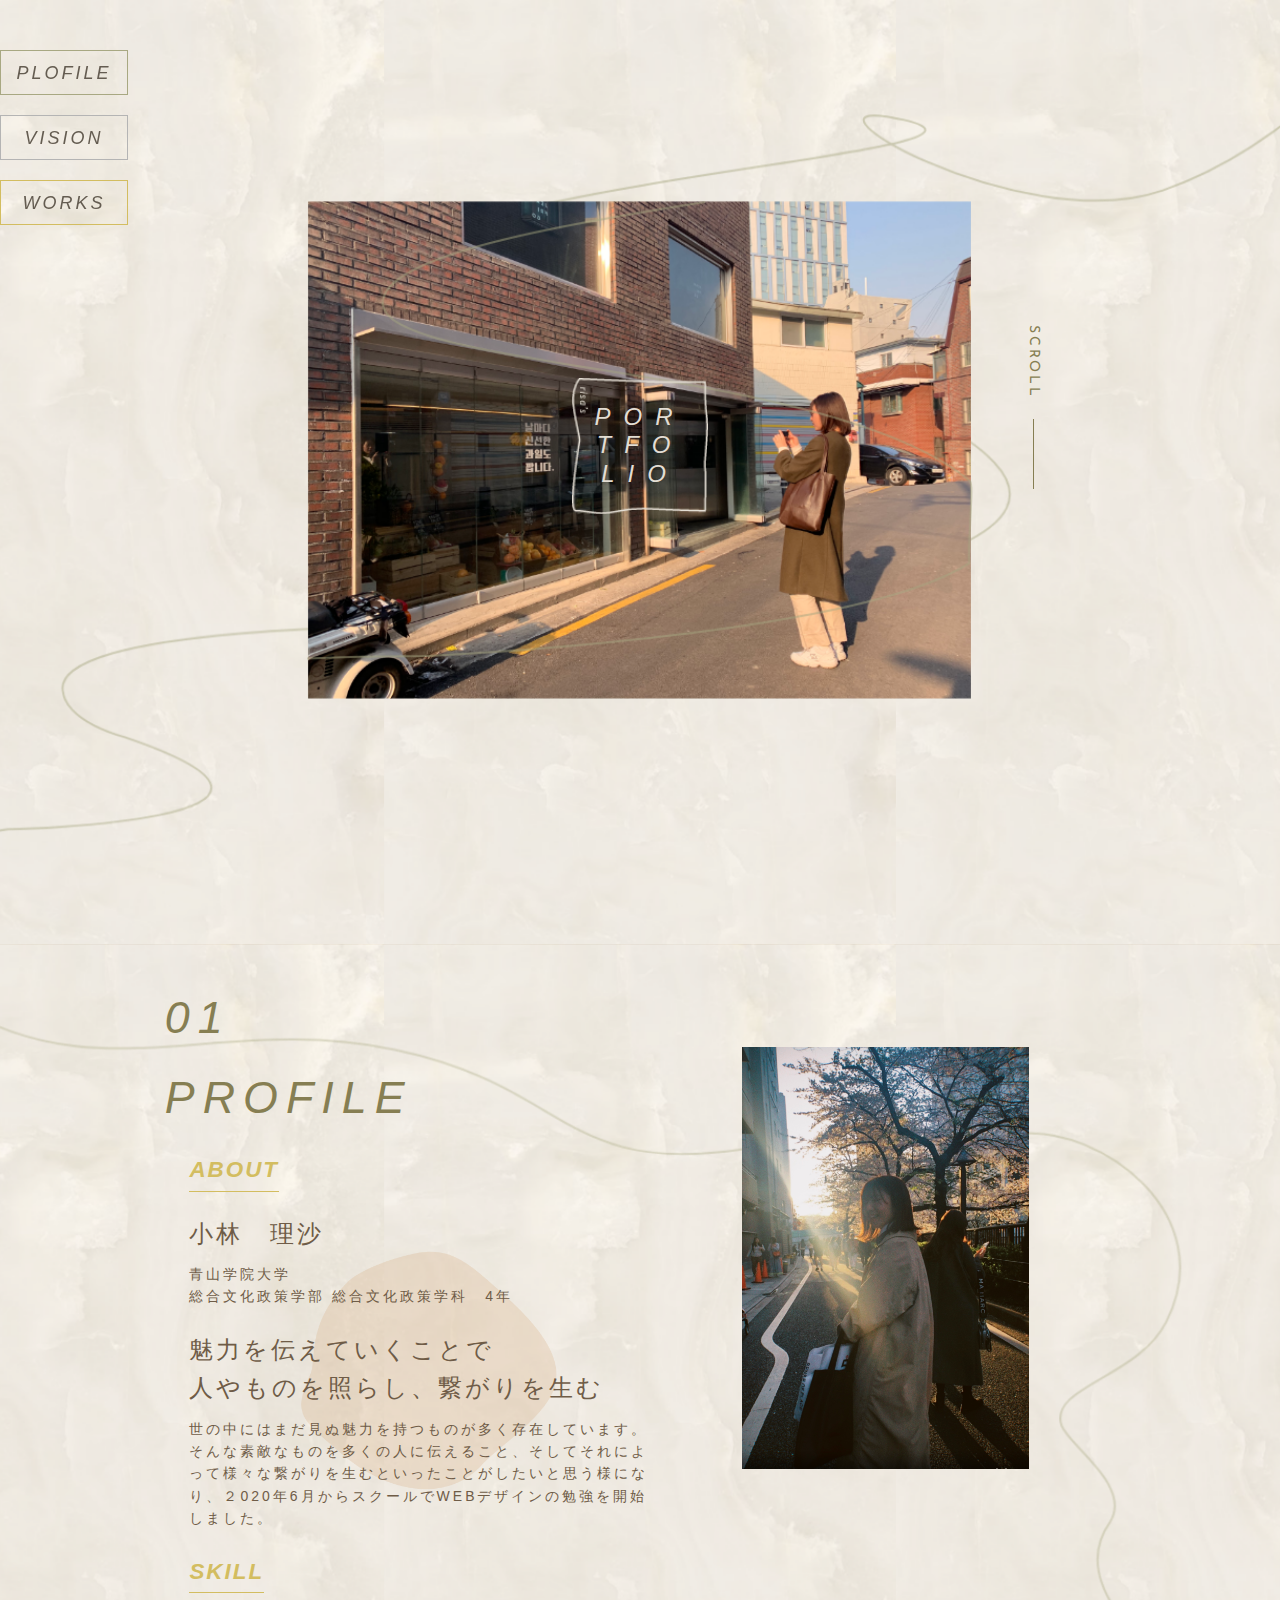
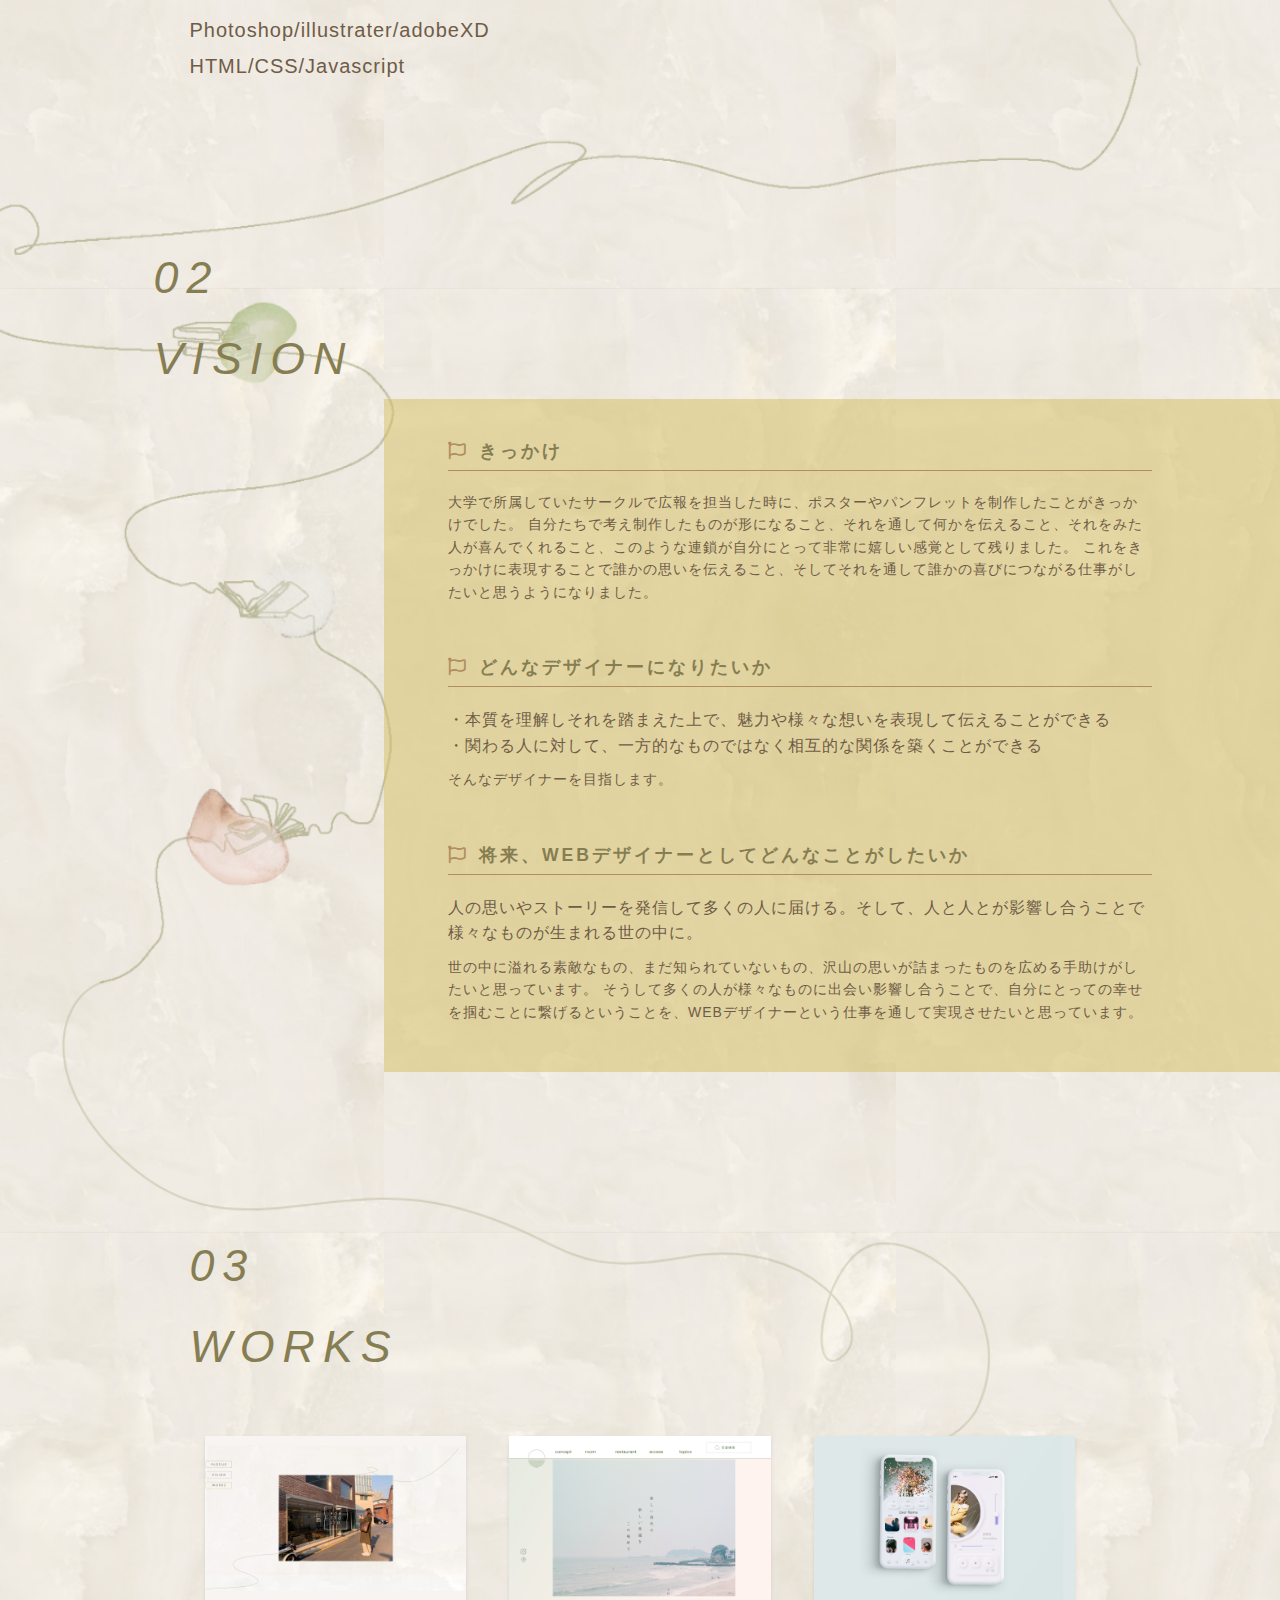
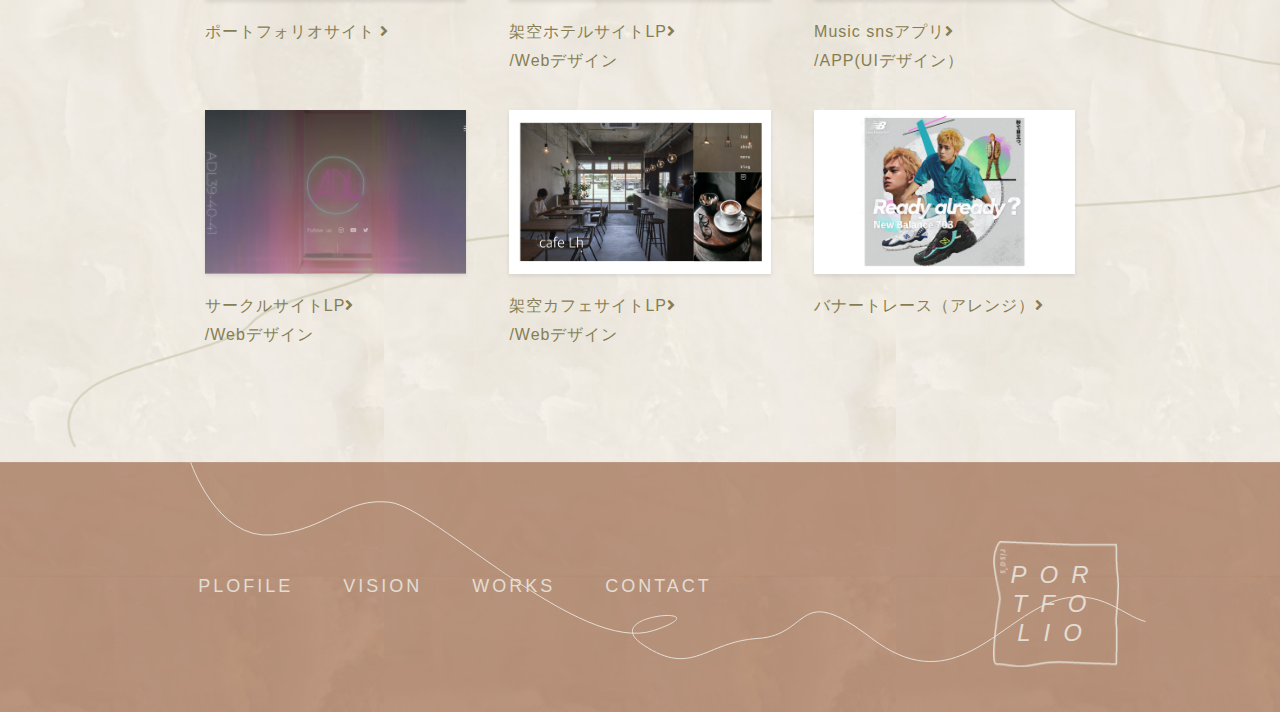
==== commit 6cad20a9: "Update index.html" ====
--- a/index.html
+++ b/index.html
@@ -199,10 +199,10 @@
             <div class="f-inner">
               
                     <ul class="f-nav">
-                        <li class=""><a class="f-item" href="#pro">PLOFILE</a></li>
-                        <li class=""><a class="f-item" href="#vi">VISION</a></li>
-                        <li class=""><a class="f-item" href="#wo">WORKS</a></li>
-                        <li class=""><a class="f-item" href="mailto:risakobayashi28&#64;gmail.com"><img src="contact.png" alt="コンタクト"></a></li>
+                        <li><a class="f-item" href="#pro">PLOFILE</a></li>
+                        <li><a class="f-item" href="#vi">VISION</a></li>
+                        <li><a class="f-item" href="#wo">WORKS</a></li>
+                        <li><a class="f-item contact" href="mailto:risakobayashi28&#64;gmail.com">CONTACT</a></li>
                     </ul>
                
                 
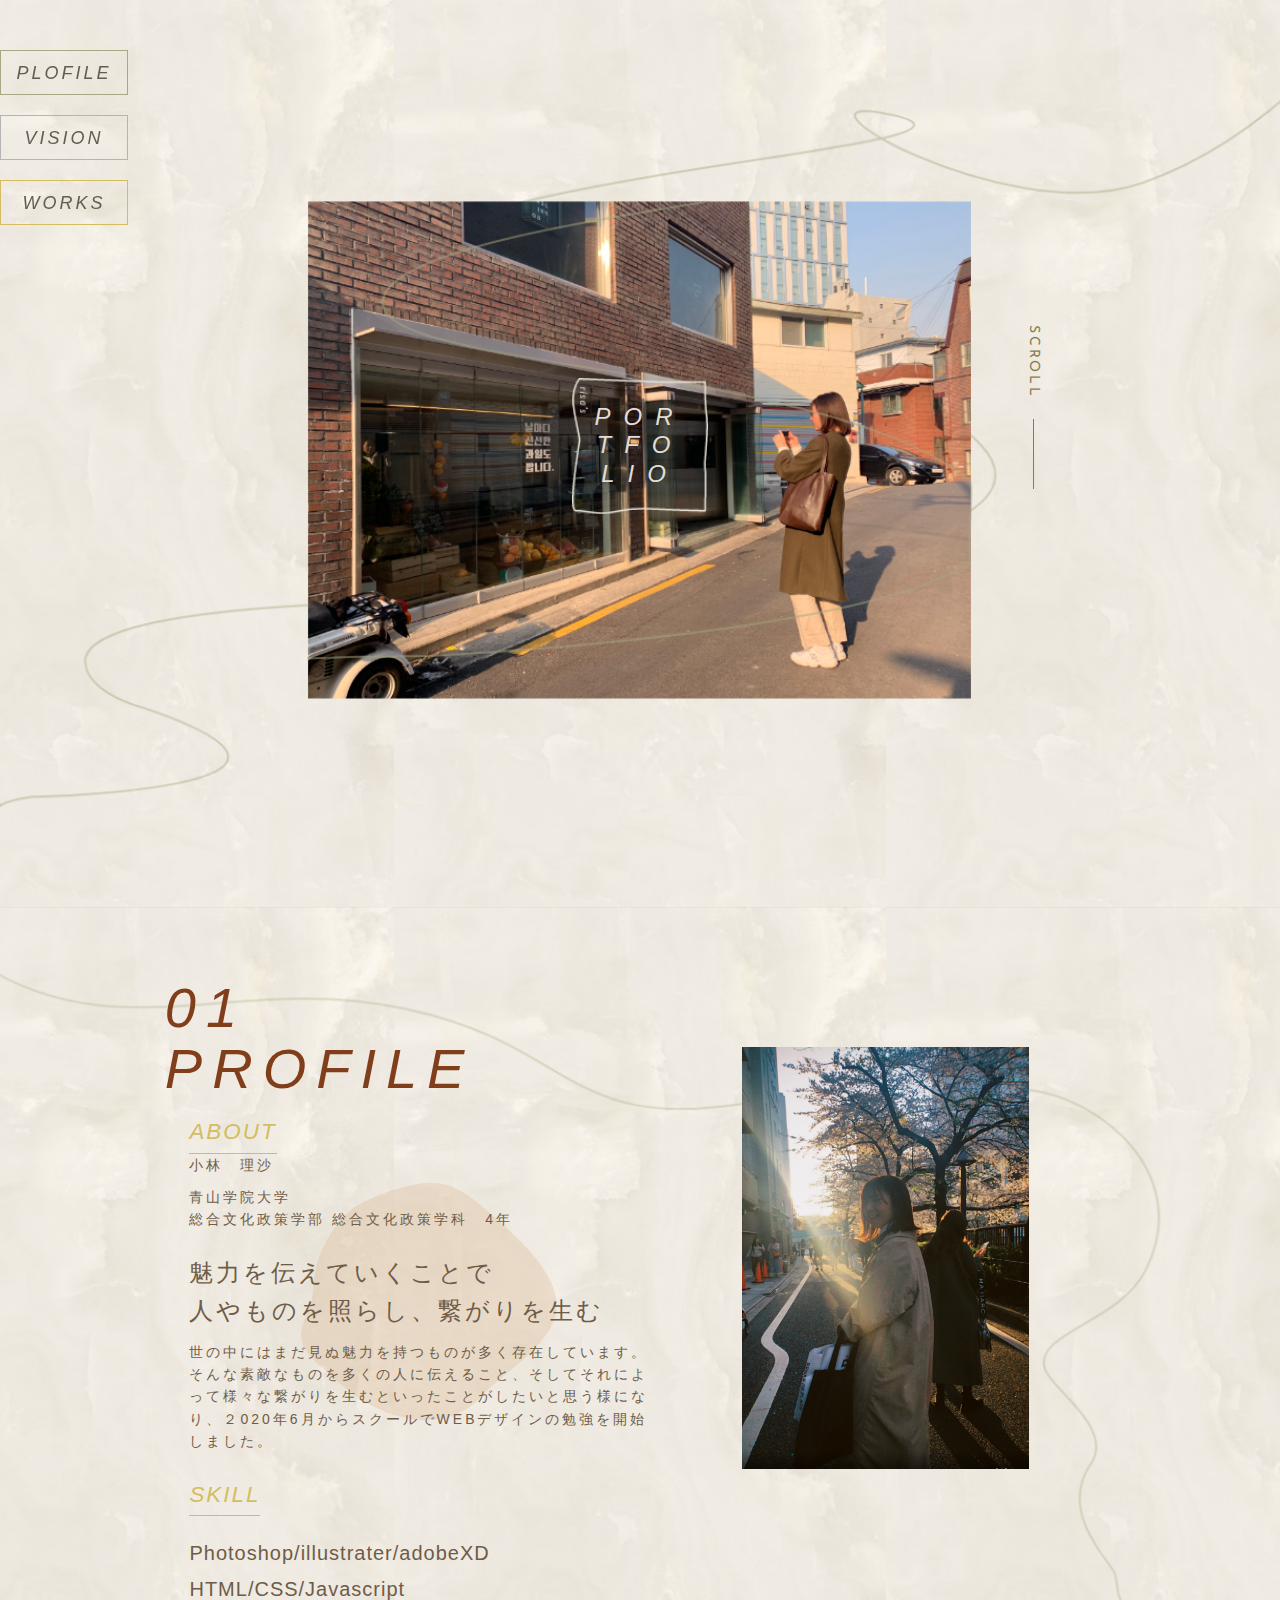
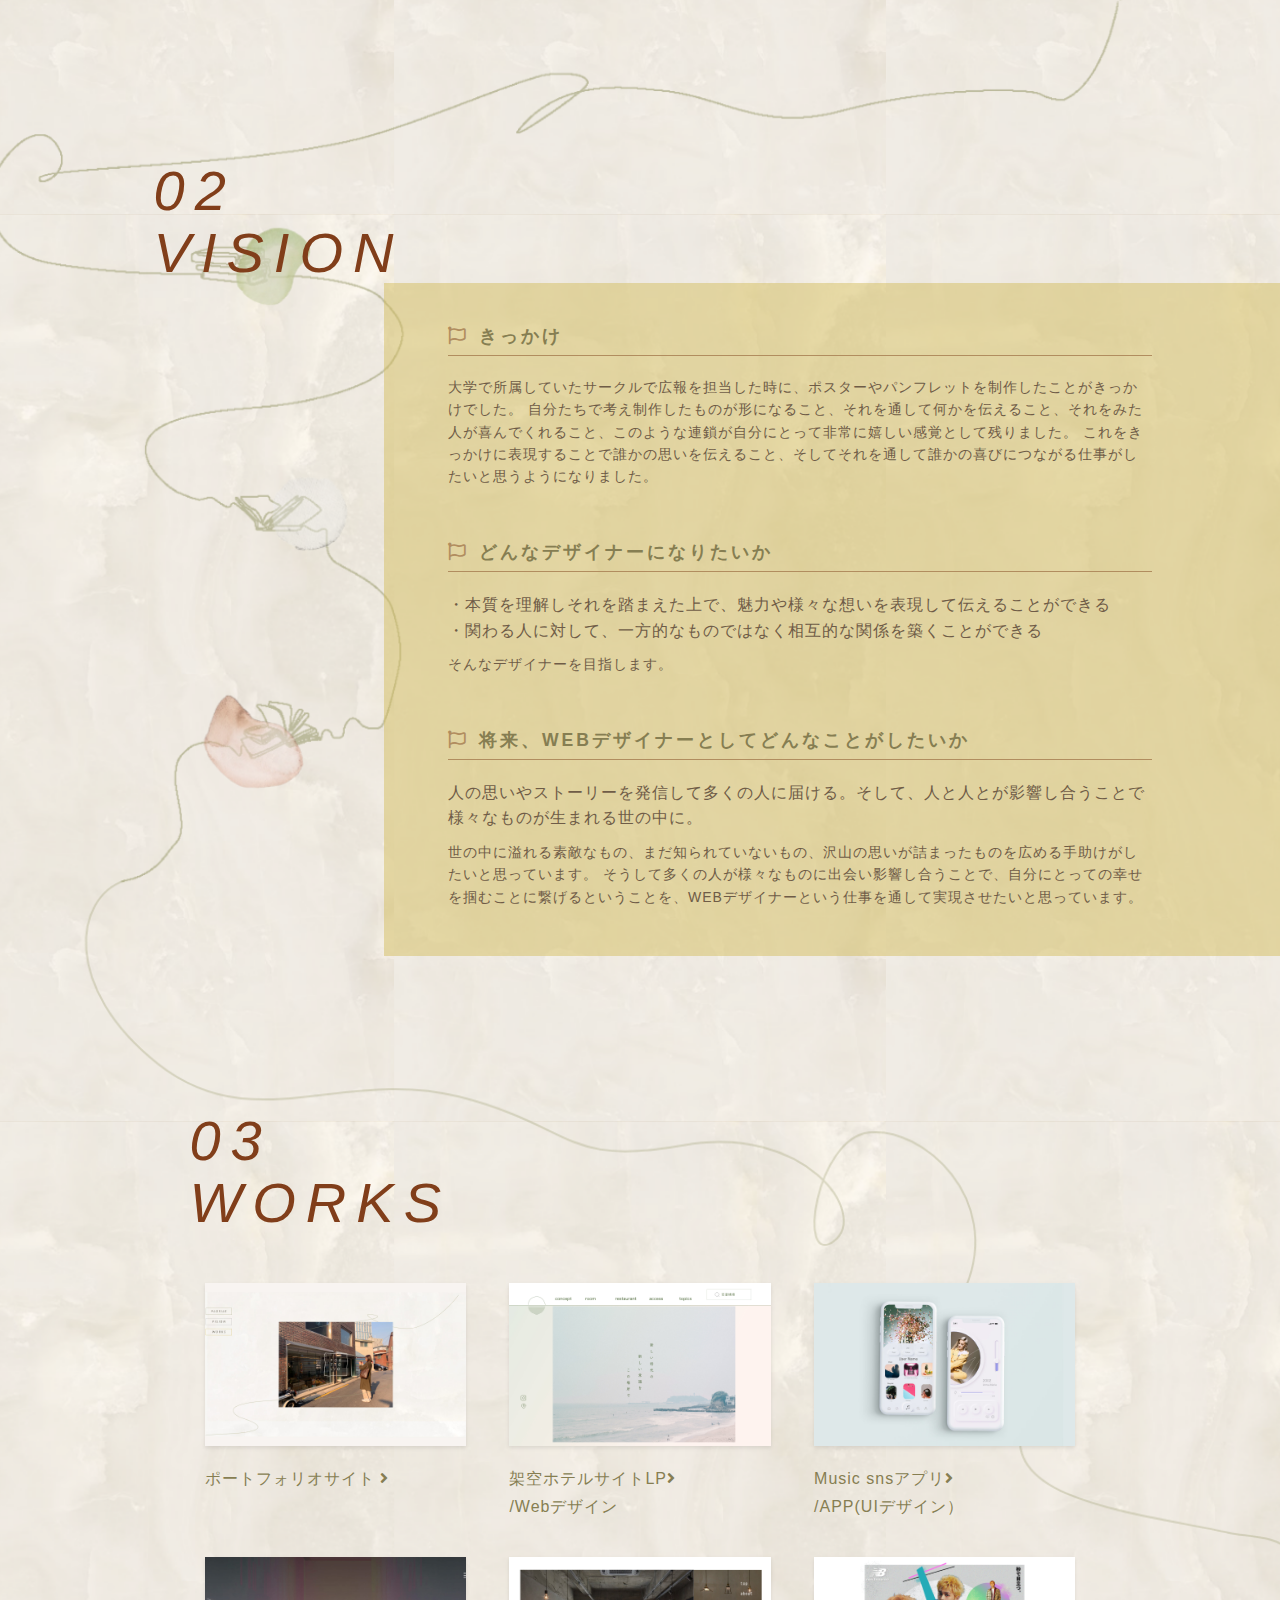
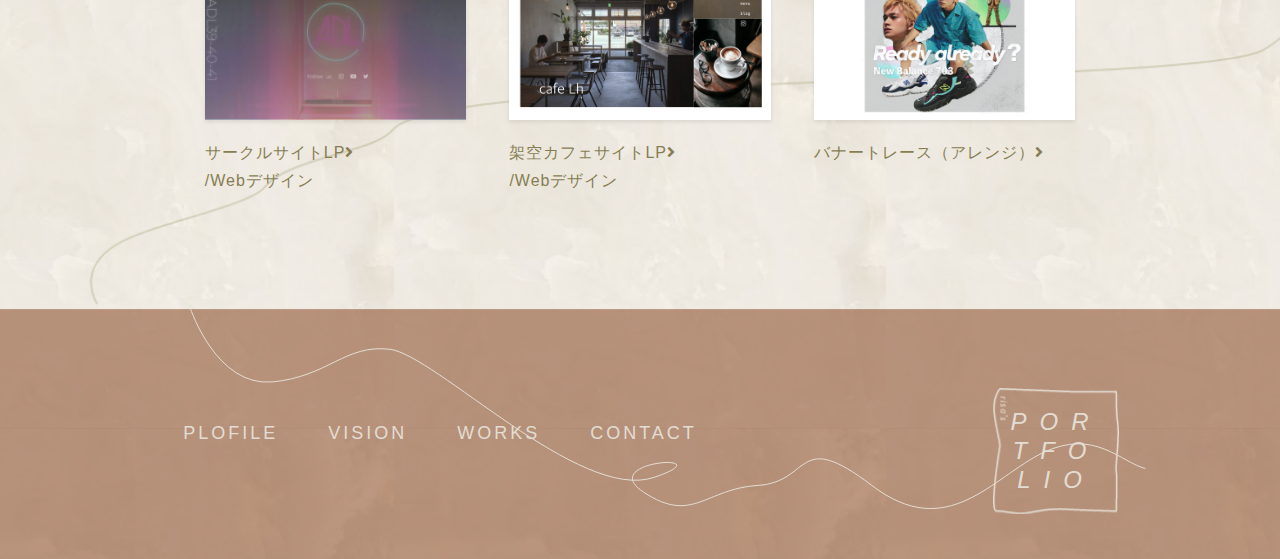
==== commit ca0b5f31: "Update index.html" ====
--- a/index.html
+++ b/index.html
@@ -71,7 +71,7 @@
                     <h3>ABOUT</h3>
 
                     <ul class="text">
-                        <li class="high">小林　理沙</li>
+                        <li>小林　理沙</li>
 
                         <li>青山学院大学　<br>
                             総合文化政策学部 総合文化政策学科　4年
--- a/style.css
+++ b/style.css
@@ -242,11 +242,12 @@
     }
 
     .sub-title {
-        font-size: 2.8rem;
-        font-style: italic;
-        letter-spacing: 8px;
-        color:#867e52;
-        margin-left:6%;
+      font-size: 3.5rem;
+      font-style: italic;
+      letter-spacing: 10px;
+      color: #813E1A;
+      margin-left: 6%;
+      line-height: 1.1;
     }
 
 
@@ -257,6 +258,7 @@
       margin: 2% 0 0 10%;
       border-bottom: solid #d3bd60 1px;
       display: inline-block;
+      font-weight:400;
     }
 
    .text {
@@ -417,13 +419,18 @@
     margin-right:50px;
 }
 
+.contact {
+  background:url(contact.png) no-repeat 180%;
+  padding-right:30px;
+  
+}
 .icon {
     width:15%;
     margin-right:10%;
 }
 
 .icon h1 {
-    background: url(square.png) no-repeat center top/contain;
+    background:url(square.png) no-repeat center top/contain;
     margin-top:80px;
     width:100%;
     height:50%;
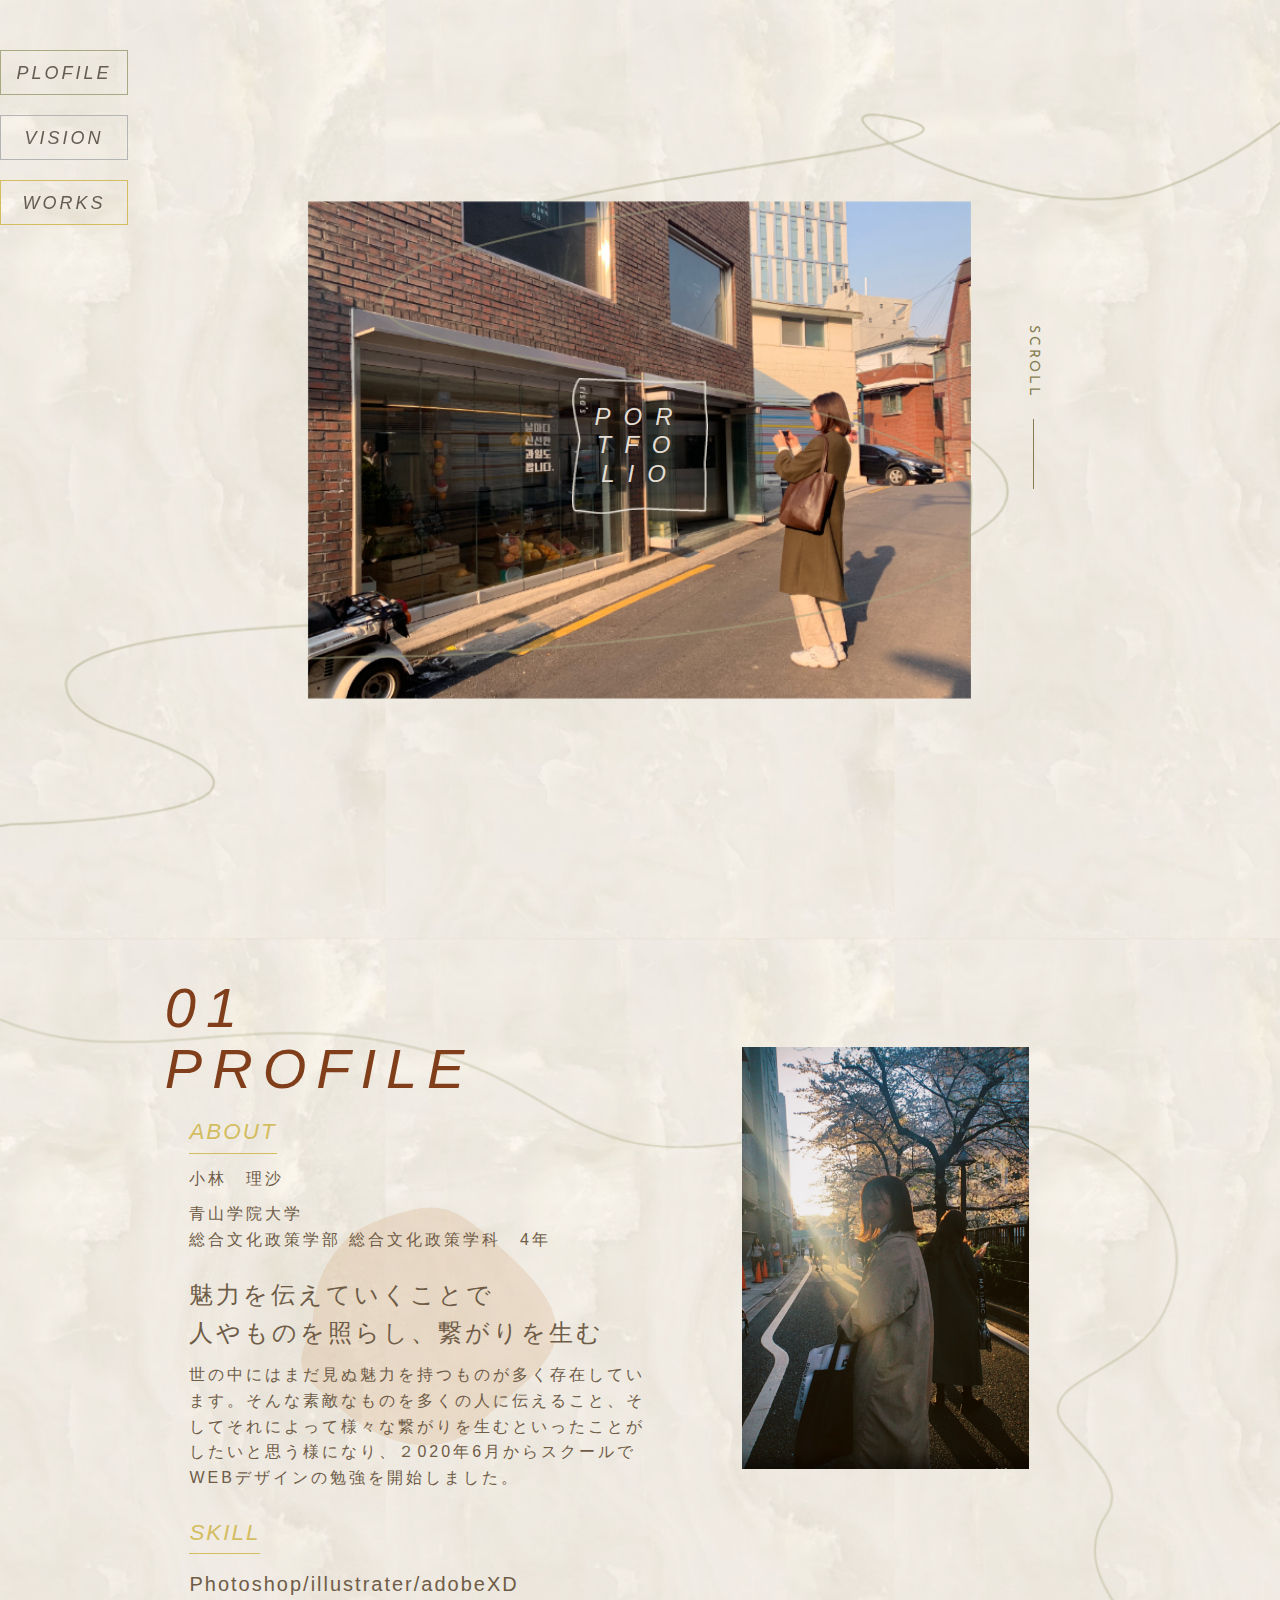
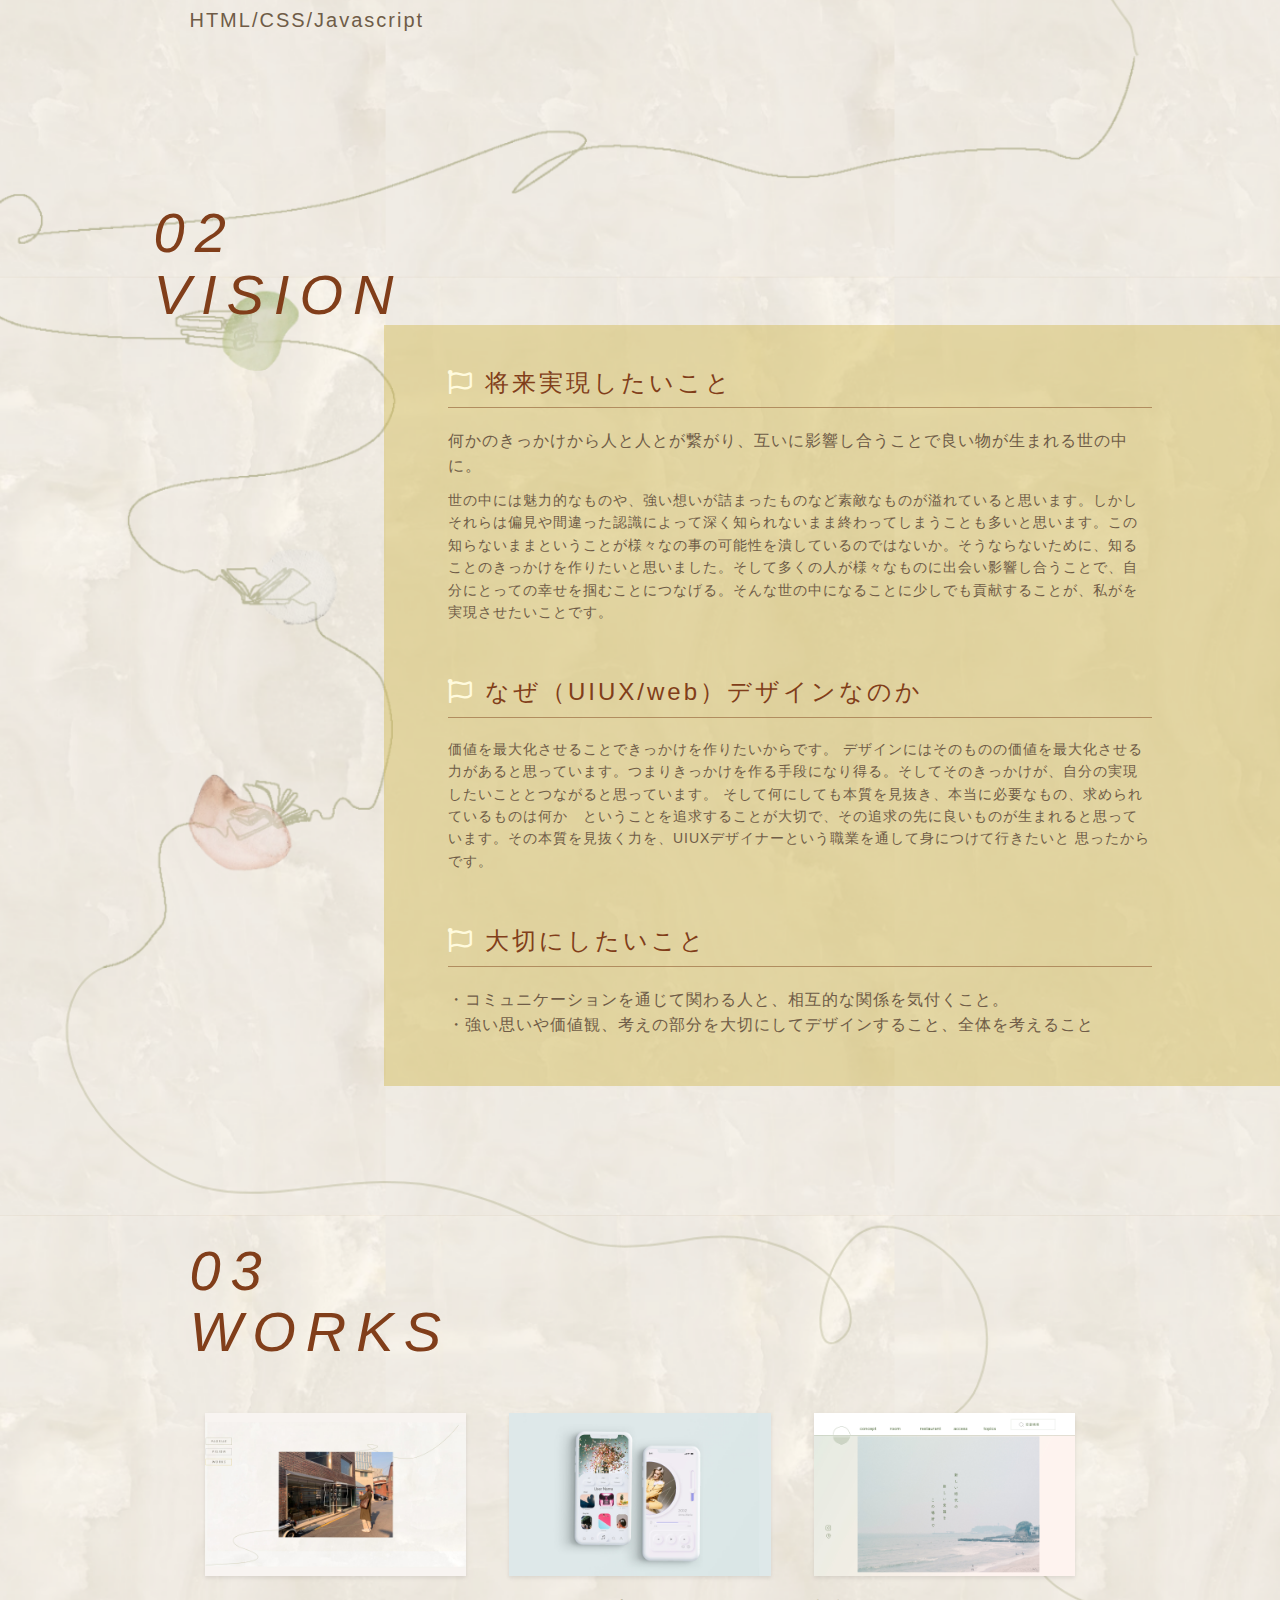
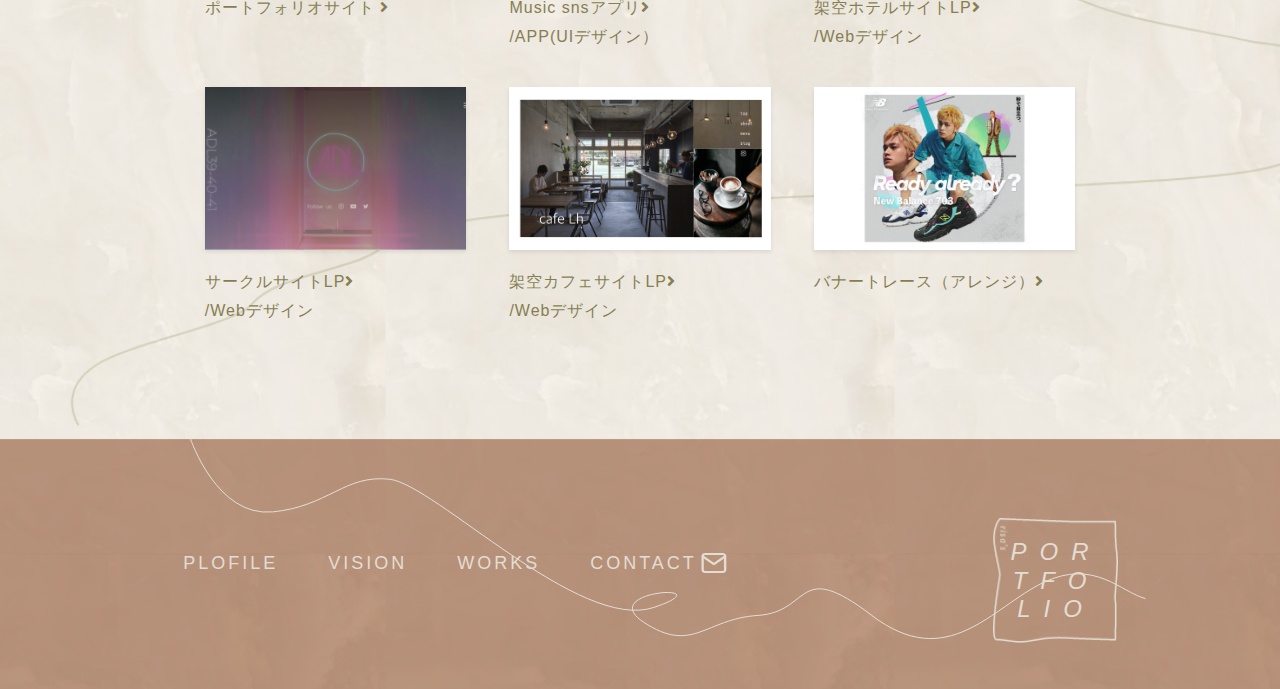
==== commit 9b8a4883: "Update index.html" ====
--- a/index.html
+++ b/index.html
@@ -108,27 +108,26 @@
                 </h2>
                 <ul class="vision-c">
                     <li>
-                        <h2><i class="far fa-flag"></i>きっかけ</h2>
-                        <P>大学で所属していたサークルで広報を担当した時に、ポスターやパンフレットを制作したことがきっかけでした。
-                            自分たちで考え制作したものが形になること、それを通して何かを伝えること、それをみた人が喜んでくれること、このような連鎖が自分にとって非常に嬉しい感覚として残りました。
-                            これをきっかけに表現することで誰かの思いを伝えること、そしてそれを通して誰かの喜びにつながる仕事がしたいと思うようになりました。 
-                        </P>
+                         <h2><i class="far fa-flag"></i>将来実現したいこと</h2>
+                         <P><span>何かのきっかけから人と人とが繋がり、互いに影響し合うことで良い物が生まれる世の中に。</span></P>
+                         <p>世の中には魅力的なものや、強い想いが詰まったものなど素敵なものが溢れていると思います。しかしそれらは偏見や間違った認識によって深く知られないまま終わってしまうことも多いと思います。この知らないままということが様々なの事の可能性を潰しているのではないか。そうならないために、知ることのきっかけを作りたいと思いました。そして多くの人が様々なものに出会い影響し合うことで、自分にとっての幸せを掴むことにつなげる。そんな世の中になることに少しでも貢献することが、私がを実現させたいことです。</p>
+                            
                     </li>
 
                     <li>
-                        <h2><i class="far fa-flag"></i>どんなデザイナーになりたいか</h2>
-                        <P><span>
-                            ・本質を理解しそれを踏まえた上で、魅力や様々な想いを表現して伝えることができる<br>
-                            ・関わる人に対して、一方的なものではなく相互的な関係を築くことができる</span></p>
-                        <p>そんなデザイナーを目指します。</P>
+                        <h2><i class="far fa-flag"></i>なぜ（UIUX/web）デザインなのか</h2>
+                        <P>価値を最大化させることできっかけを作りたいからです。
+                            デザインにはそのものの価値を最大化させる力があると思っています。つまりきっかけを作る手段になり得る。そしてそのきっかけが、自分の実現したいこととつながると思っています。
+                            そして何にしても本質を見抜き、本当に必要なもの、求められているものは何か　ということを追求することが大切で、その追求の先に良いものが生まれると思っています。その本質を見抜く力を、UIUXデザイナーという職業を通して身につけて行きたいと
+                            思ったからです。</p>
+                       
                     </li>
 
                     <li>
-                        <h2><i class="far fa-flag"></i>将来、WEBデザイナーとしてどんなことがしたいか</h2>
-                        <P><span>人の思いやストーリーを発信して多くの人に届ける。そして、人と人とが影響し合うことで様々なものが生まれる世の中に。</span></p>
-                        <p>世の中に溢れる素敵なもの、まだ知られていないもの、沢山の思いが詰まったものを広める手助けがしたいと思っています。
-                            そうして多くの人が様々なものに出会い影響し合うことで、自分にとっての幸せを掴むことに繋げるということを、WEBデザイナーという仕事を通して実現させたいと思っています。
-                        </P>
+                        <h2><i class="far fa-flag"></i>大切にしたいこと</h2>
+                        <P><span>・コミュニケーションを通じて関わる人と、相互的な関係を気付くこと。<br>
+                                  ・強い思いや価値観、考えの部分を大切にしてデザインすること、全体を考えること</span></p>
+                        
                     </li>
 
                 </ul>
@@ -153,19 +152,20 @@
                     </div>
 
                     <div class="item">
-                        <a href="works02.html">
+                         <a href="works03.html">
+                            <img src="works03.jpg" class="w-img" alt="トップイメージ">
+                            <p class="w-text">Music snsアプリ<i class="fas fa-angle-right"></i><br>
+                                /APP(UIデザイン）</p>
+                        </a>
+                    </div>
+
+                    <div class="item">
+                         <a href="works02.html">
                             <img src="works02.jpg" class="w-img" alt="トップイメージ">
                             <p class="w-text">架空ホテルサイトLP<i class="fas fa-angle-right"></i><br>
                             /Webデザイン</p>
                         </a>
-                    </div>
-
-                    <div class="item">
-                        <a href="works03.html">
-                            <img src="works03.jpg" class="w-img" alt="トップイメージ">
-                            <p class="w-text">Music snsアプリ<i class="fas fa-angle-right"></i><br>
-                                /APP(UIデザイン）</p>
-                        </a>
+                       
                     </div>
         
                     <div class="item">
--- a/style.css
+++ b/style.css
@@ -255,7 +255,7 @@
       font-size: 1.4rem;
       font-style: italic;
       color: #d3bd60;
-      margin: 2% 0 0 10%;
+      margin: 2% 0 2% 10%;
       border-bottom: solid #d3bd60 1px;
       display: inline-block;
       font-weight:400;
@@ -274,13 +274,13 @@
 
     .text li {
        margin-bottom:10px;
-       font-size: 0.875rem;
        line-height:1.6;
     }
 
     .left p {
-        font-size:1.25rem;
-        margin: 3% 0 0 10%;
+        font-size: 1.25rem;
+        letter-spacing: 2px;
+        margin-left: 10%;
     }
 
   .right{ 
@@ -332,12 +332,11 @@
 
 
 .vision-c h2 {
-    font-size: 1.1rem;
-    margin-bottom:20px;
-    border-bottom:1px solid #B18D5F;
-    padding-bottom:5px;
-    color:#867e52;
-    font-weight:600;
+    font-size: 1.5rem;
+    margin-bottom: 20px;
+    border-bottom: 1px solid #B18D5F;
+    padding-bottom: 5px;
+    color: #813E1A;
    
 }
 
@@ -354,7 +353,7 @@
 
 .far {
   margin-right:10px;
-  color:#B18D5F;
+  color:#FFFADD;
 }
 
 /*works*/
@@ -420,7 +419,7 @@
 }
 
 .contact {
-  background:url(contact.png) no-repeat 180%;
+  background:url(contact.png) no-repeat 100%/contain;
   padding-right:30px;
   
 }
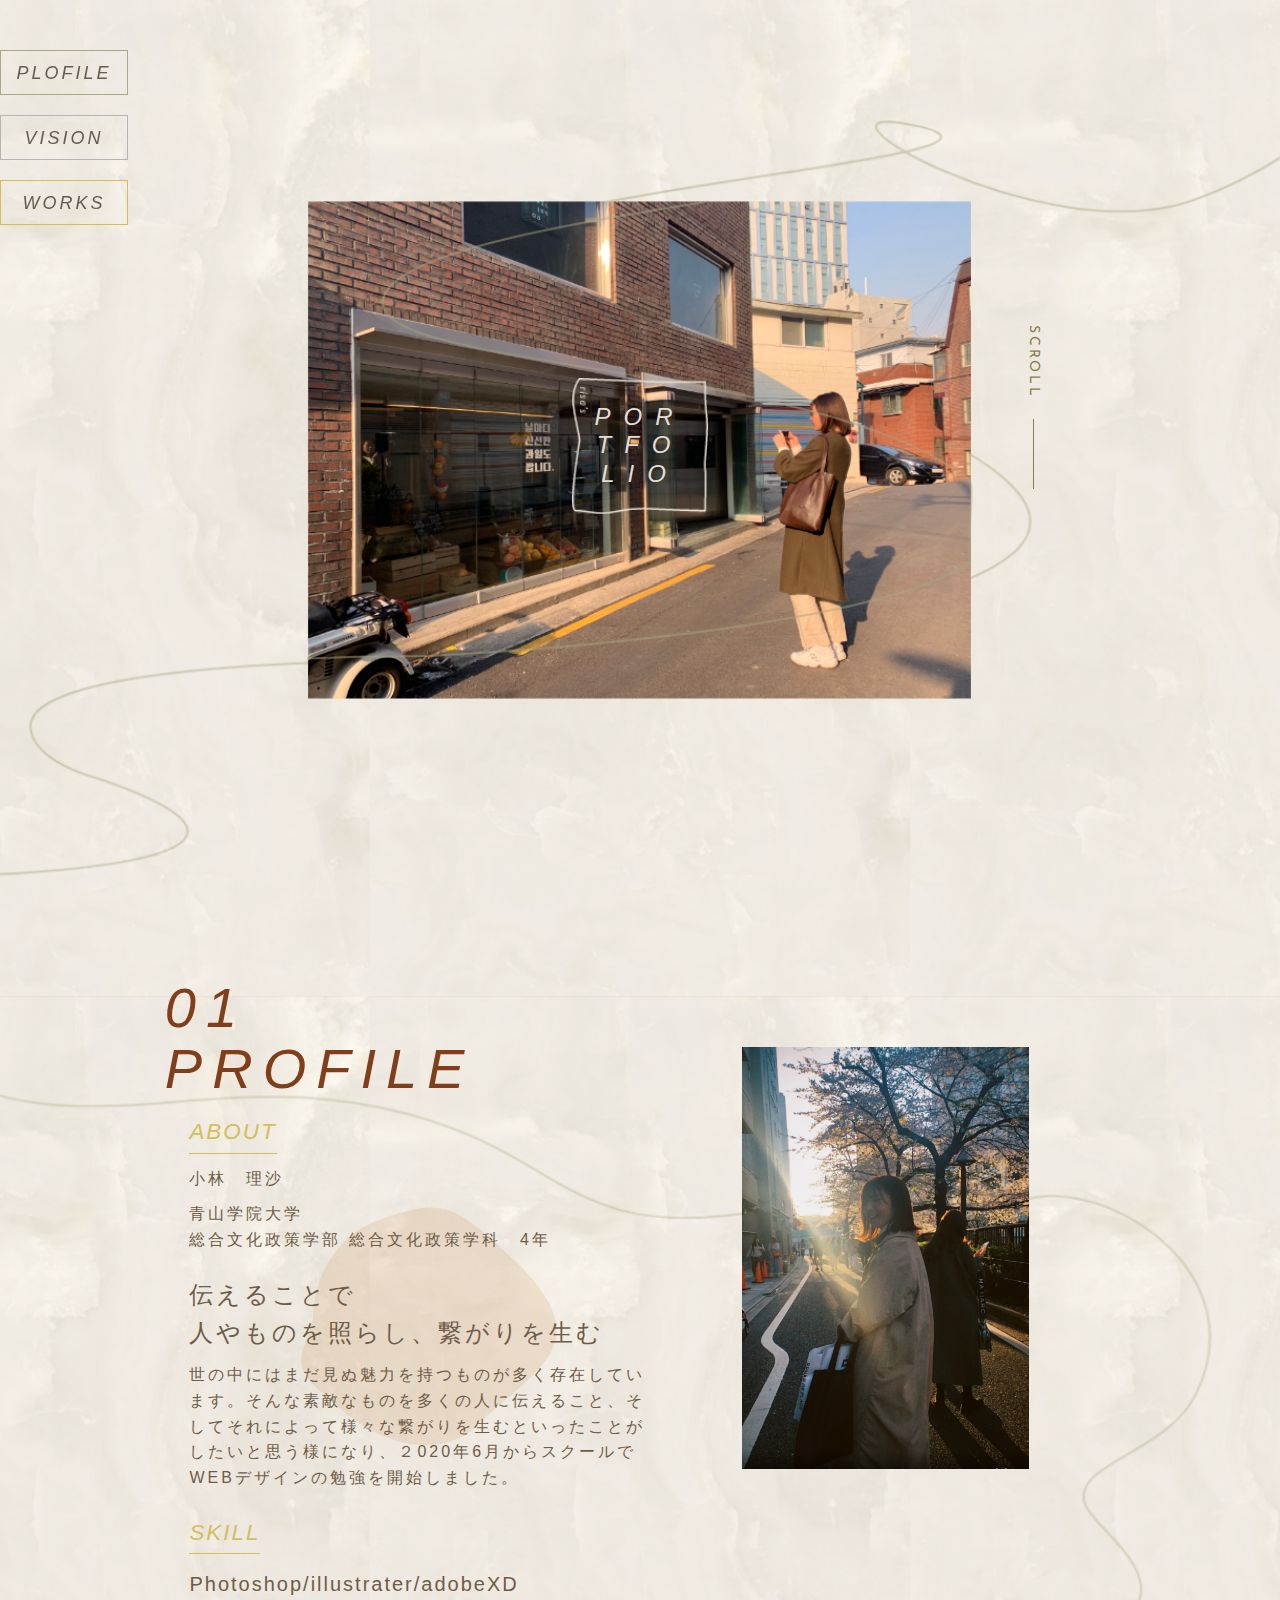
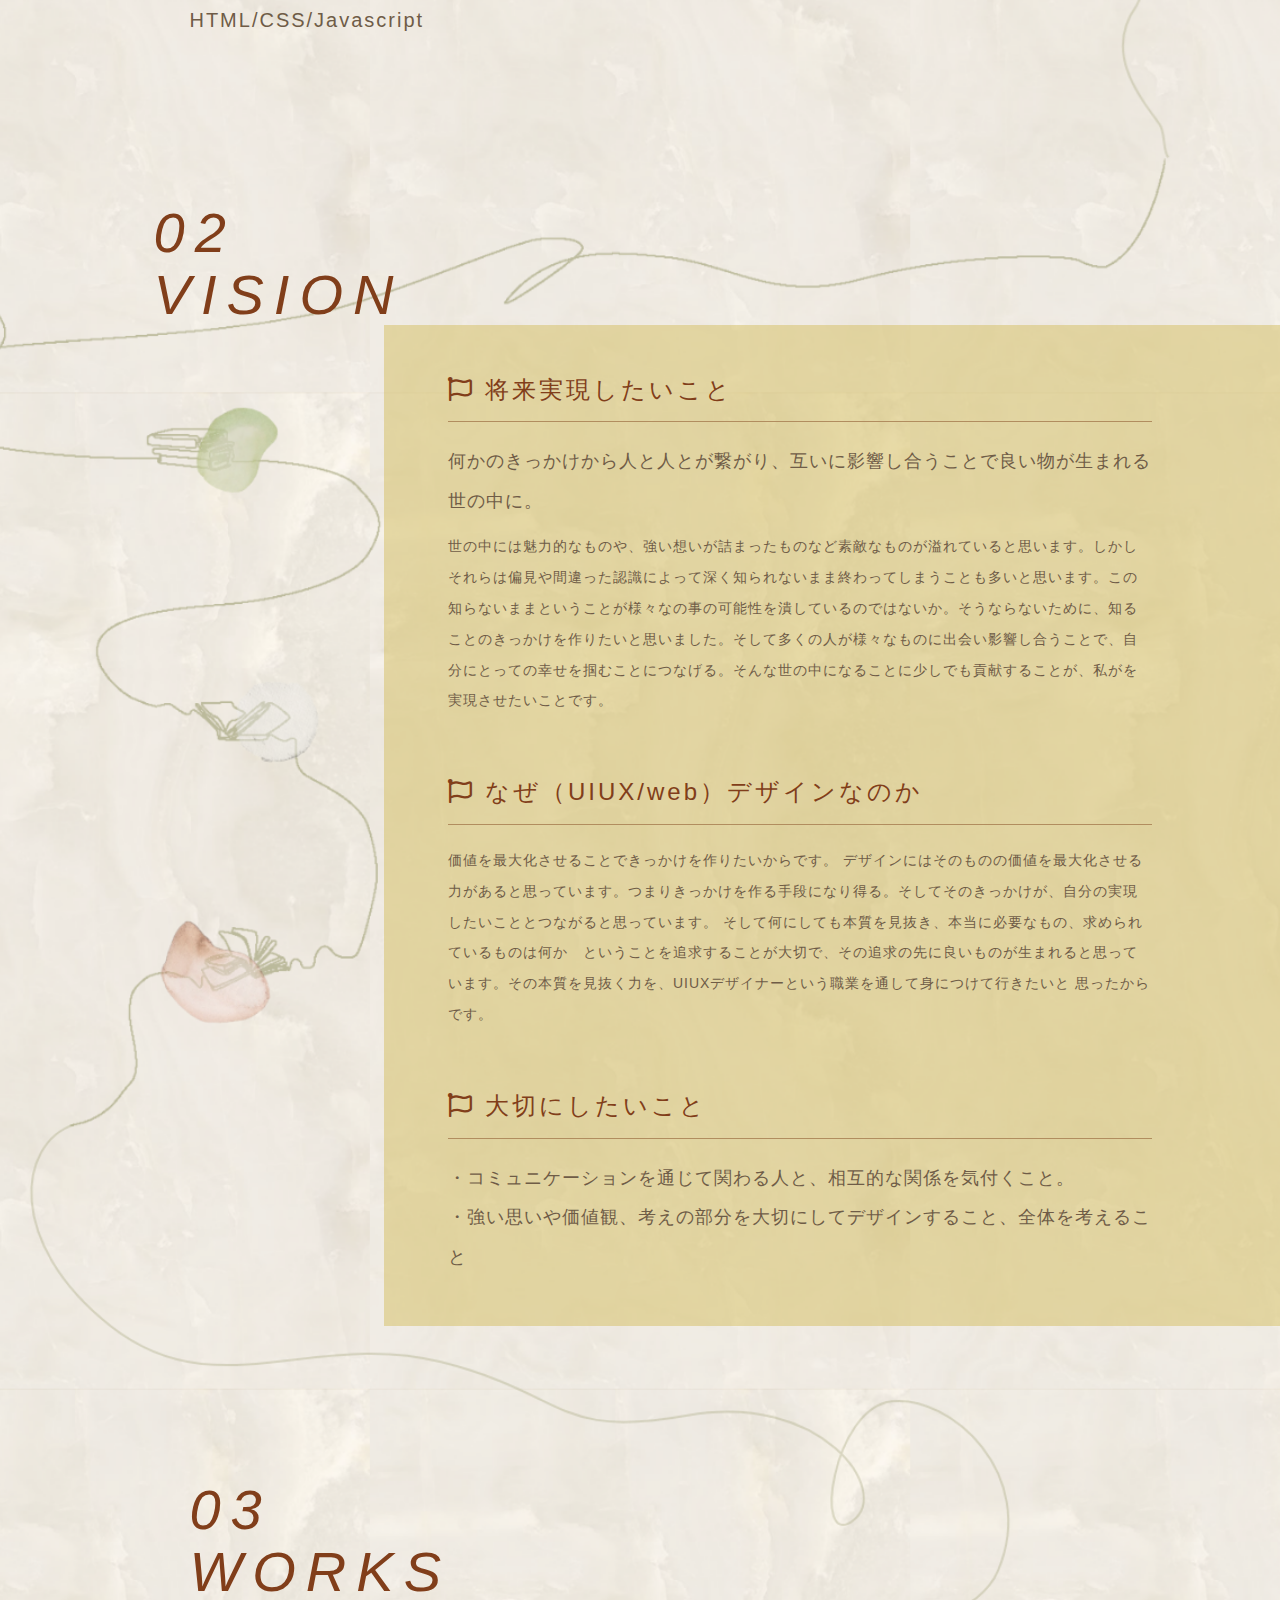
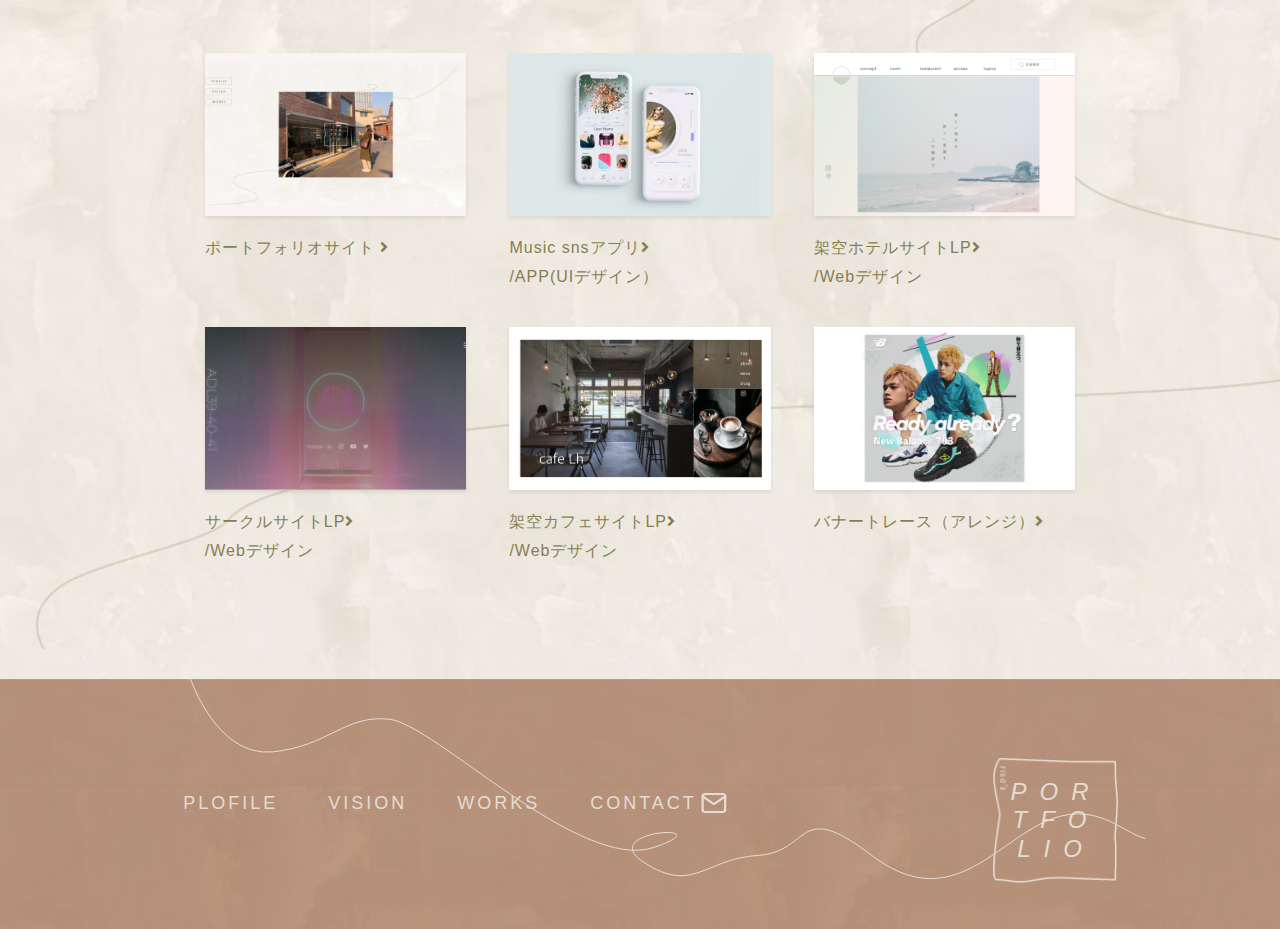
==== commit 5e27994e: "Update index.html" ====
--- a/index.html
+++ b/index.html
@@ -77,7 +77,7 @@
                             総合文化政策学部 総合文化政策学科　4年
                         </li>
 
-                        <li class="high">魅力を伝えていくことで<br>
+                        <li class="high">伝えることで<br>
                             人やものを照らし、繋がりを生む
                         </li>
 
--- a/style.css
+++ b/style.css
@@ -313,7 +313,7 @@
     width:70%;
     height:auto;
     margin-left:30%;
-    line-height: 1.6;
+    line-height: 2.2;
     background:rgba(211, 189, 96, 0.5)
     
 }
@@ -346,14 +346,13 @@
 }
 
 .vision-c span {
-  font-size:1rem;
+  font-size:1.125rem;
   font-weight:400;
 
 }
 
 .far {
   margin-right:10px;
-  color:#FFFADD;
 }
 
 /*works*/
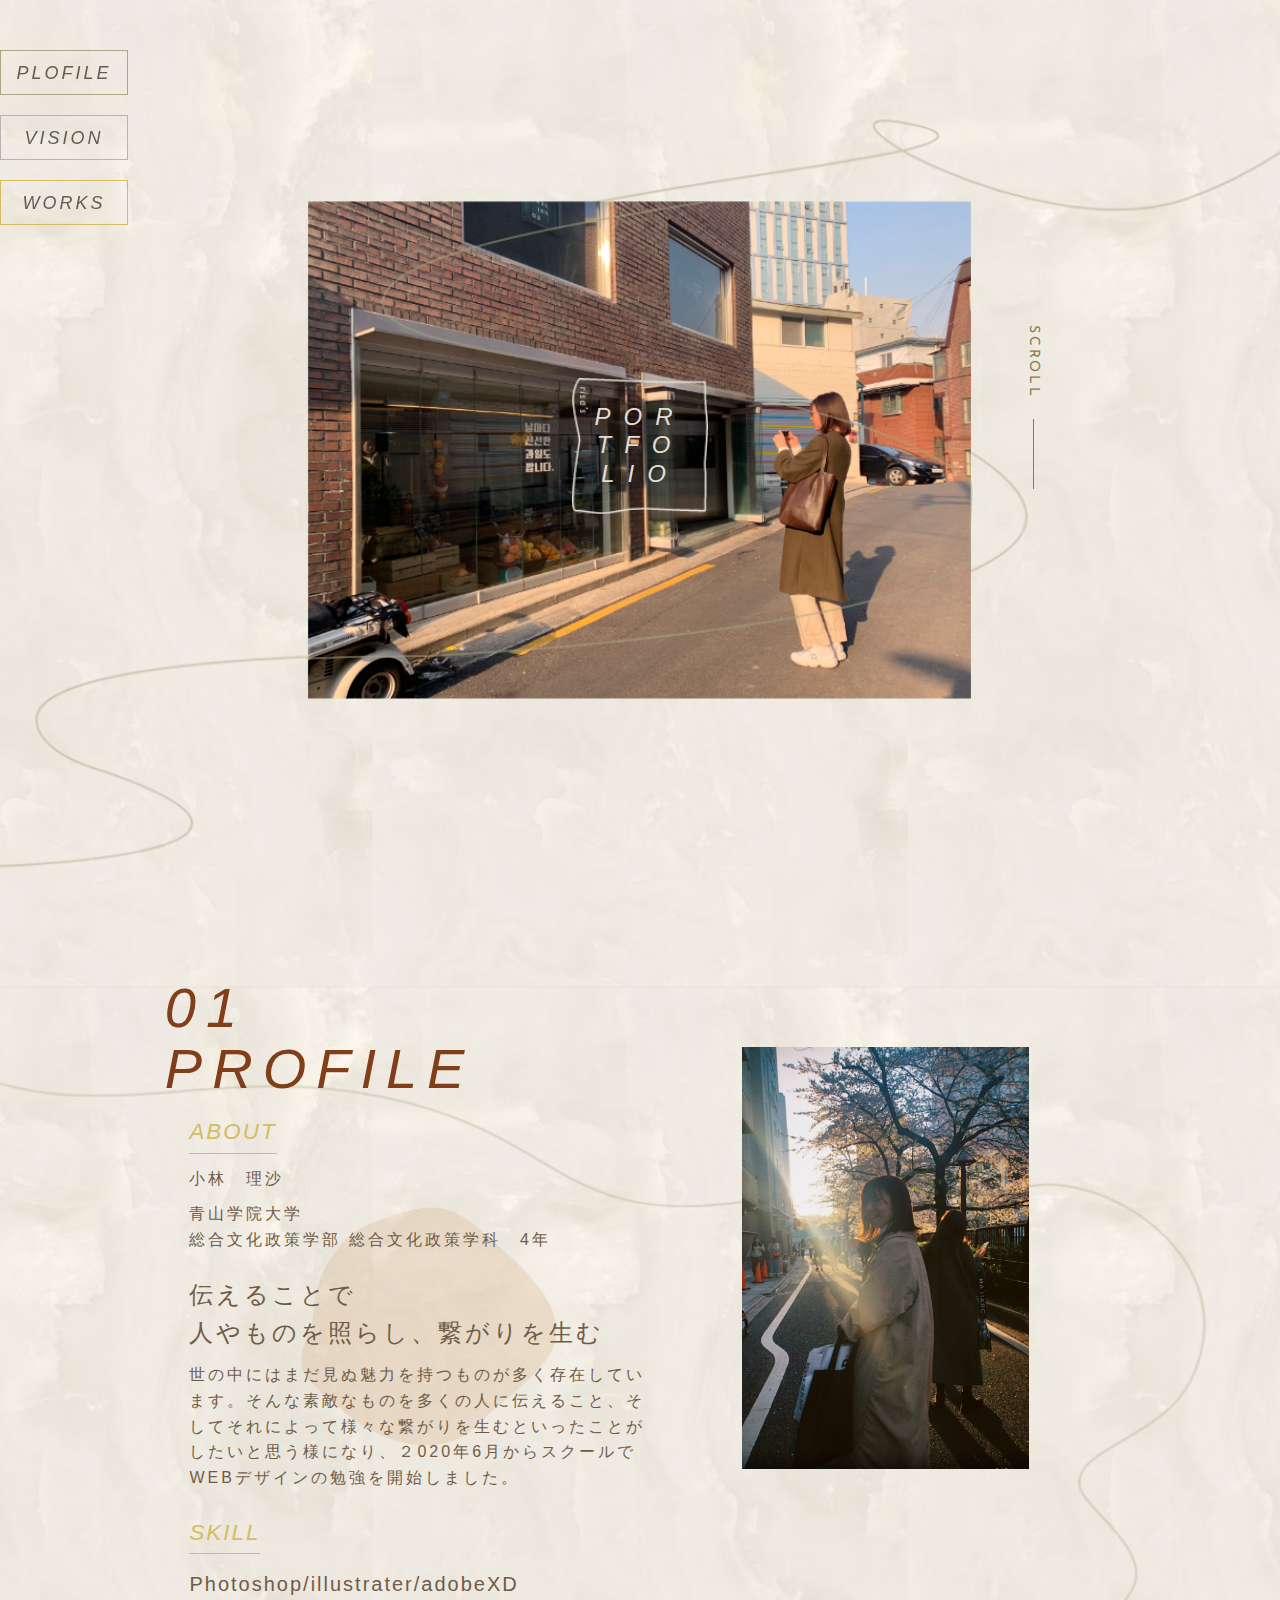
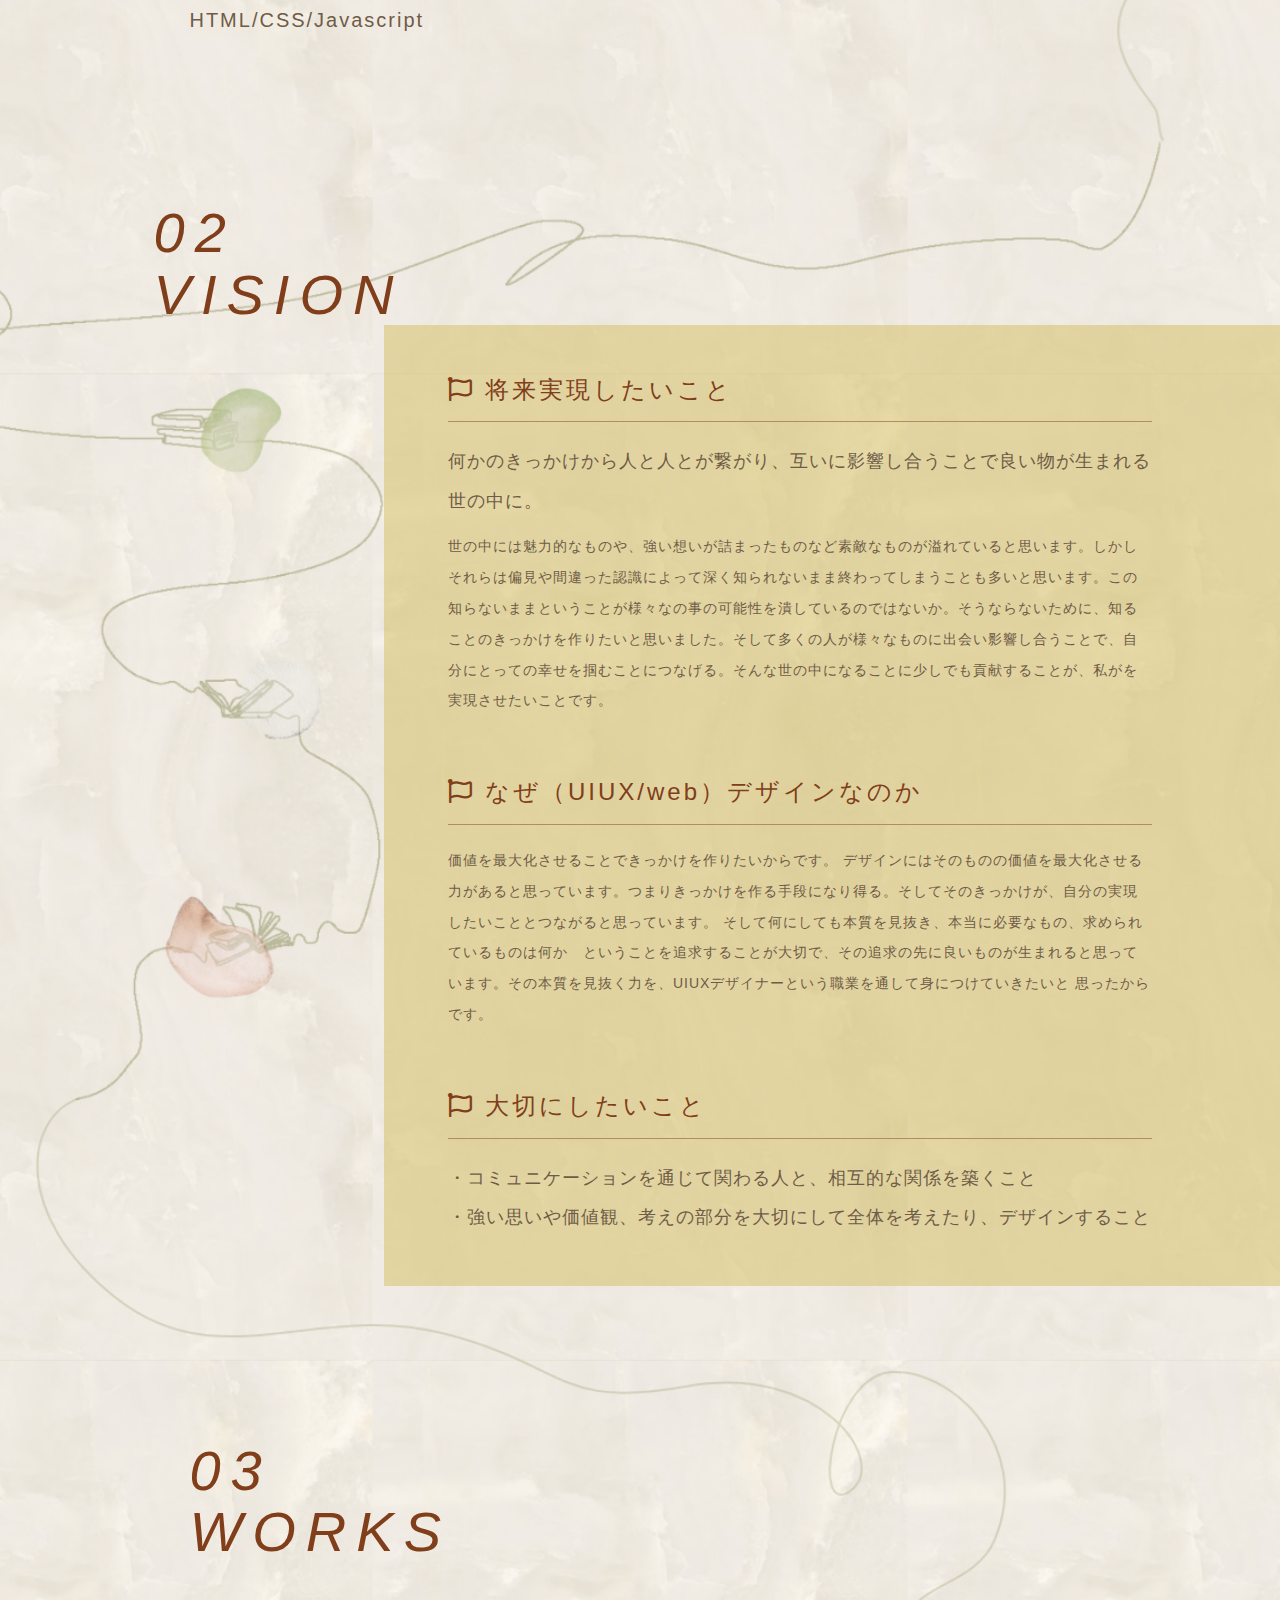
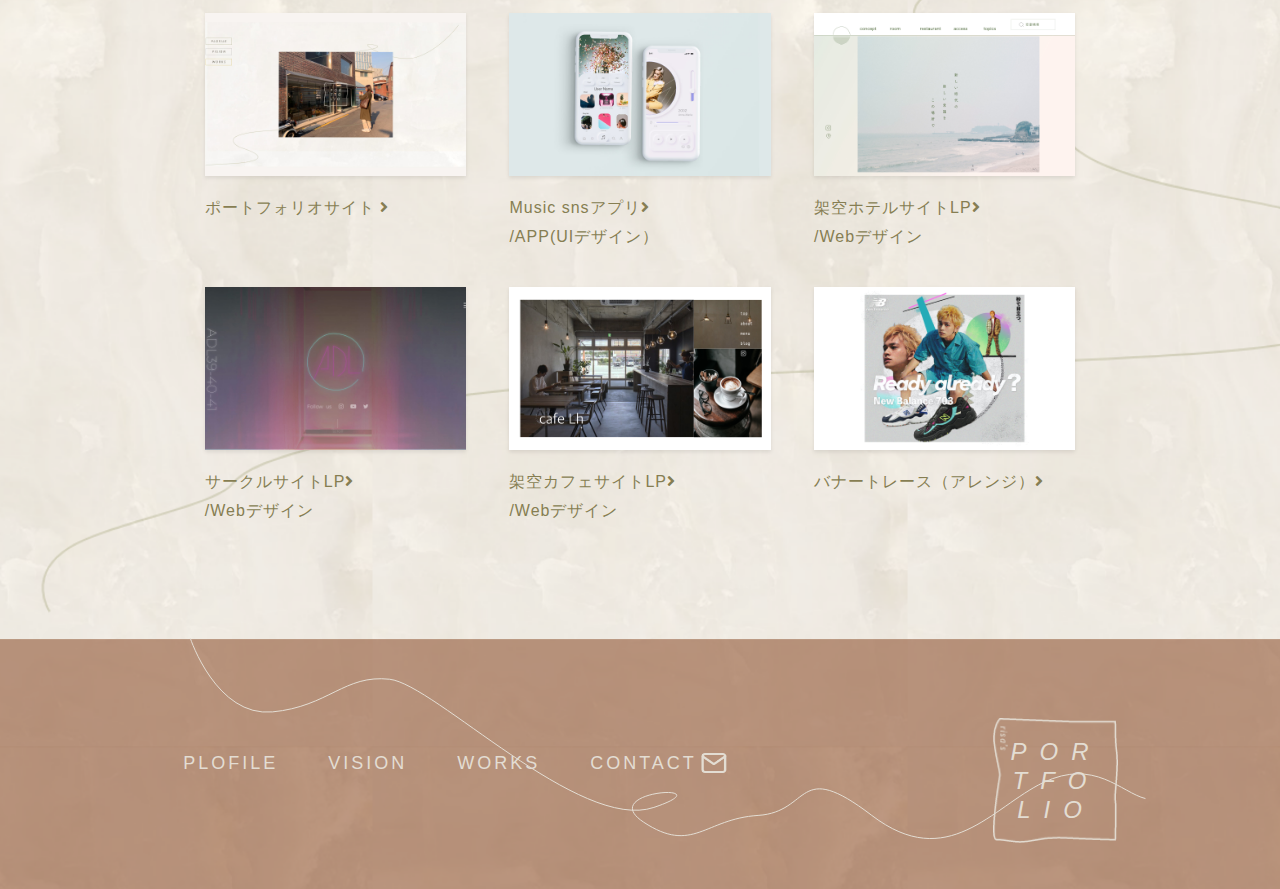
==== commit 849c6bac: "Update index.html" ====
--- a/index.html
+++ b/index.html
@@ -118,15 +118,15 @@
                         <h2><i class="far fa-flag"></i>なぜ（UIUX/web）デザインなのか</h2>
                         <P>価値を最大化させることできっかけを作りたいからです。
                             デザインにはそのものの価値を最大化させる力があると思っています。つまりきっかけを作る手段になり得る。そしてそのきっかけが、自分の実現したいこととつながると思っています。
-                            そして何にしても本質を見抜き、本当に必要なもの、求められているものは何か　ということを追求することが大切で、その追求の先に良いものが生まれると思っています。その本質を見抜く力を、UIUXデザイナーという職業を通して身につけて行きたいと
+                            そして何にしても本質を見抜き、本当に必要なもの、求められているものは何か　ということを追求することが大切で、その追求の先に良いものが生まれると思っています。その本質を見抜く力を、UIUXデザイナーという職業を通して身につけていきたいと
                             思ったからです。</p>
                        
                     </li>
 
                     <li>
                         <h2><i class="far fa-flag"></i>大切にしたいこと</h2>
-                        <P><span>・コミュニケーションを通じて関わる人と、相互的な関係を気付くこと。<br>
-                                  ・強い思いや価値観、考えの部分を大切にしてデザインすること、全体を考えること</span></p>
+                        <P><span>・コミュニケーションを通じて関わる人と、相互的な関係を築くこと<br>
+                                  ・強い思いや価値観、考えの部分を大切にして全体を考えたり、デザインすること</span></p>
                         
                     </li>
 
